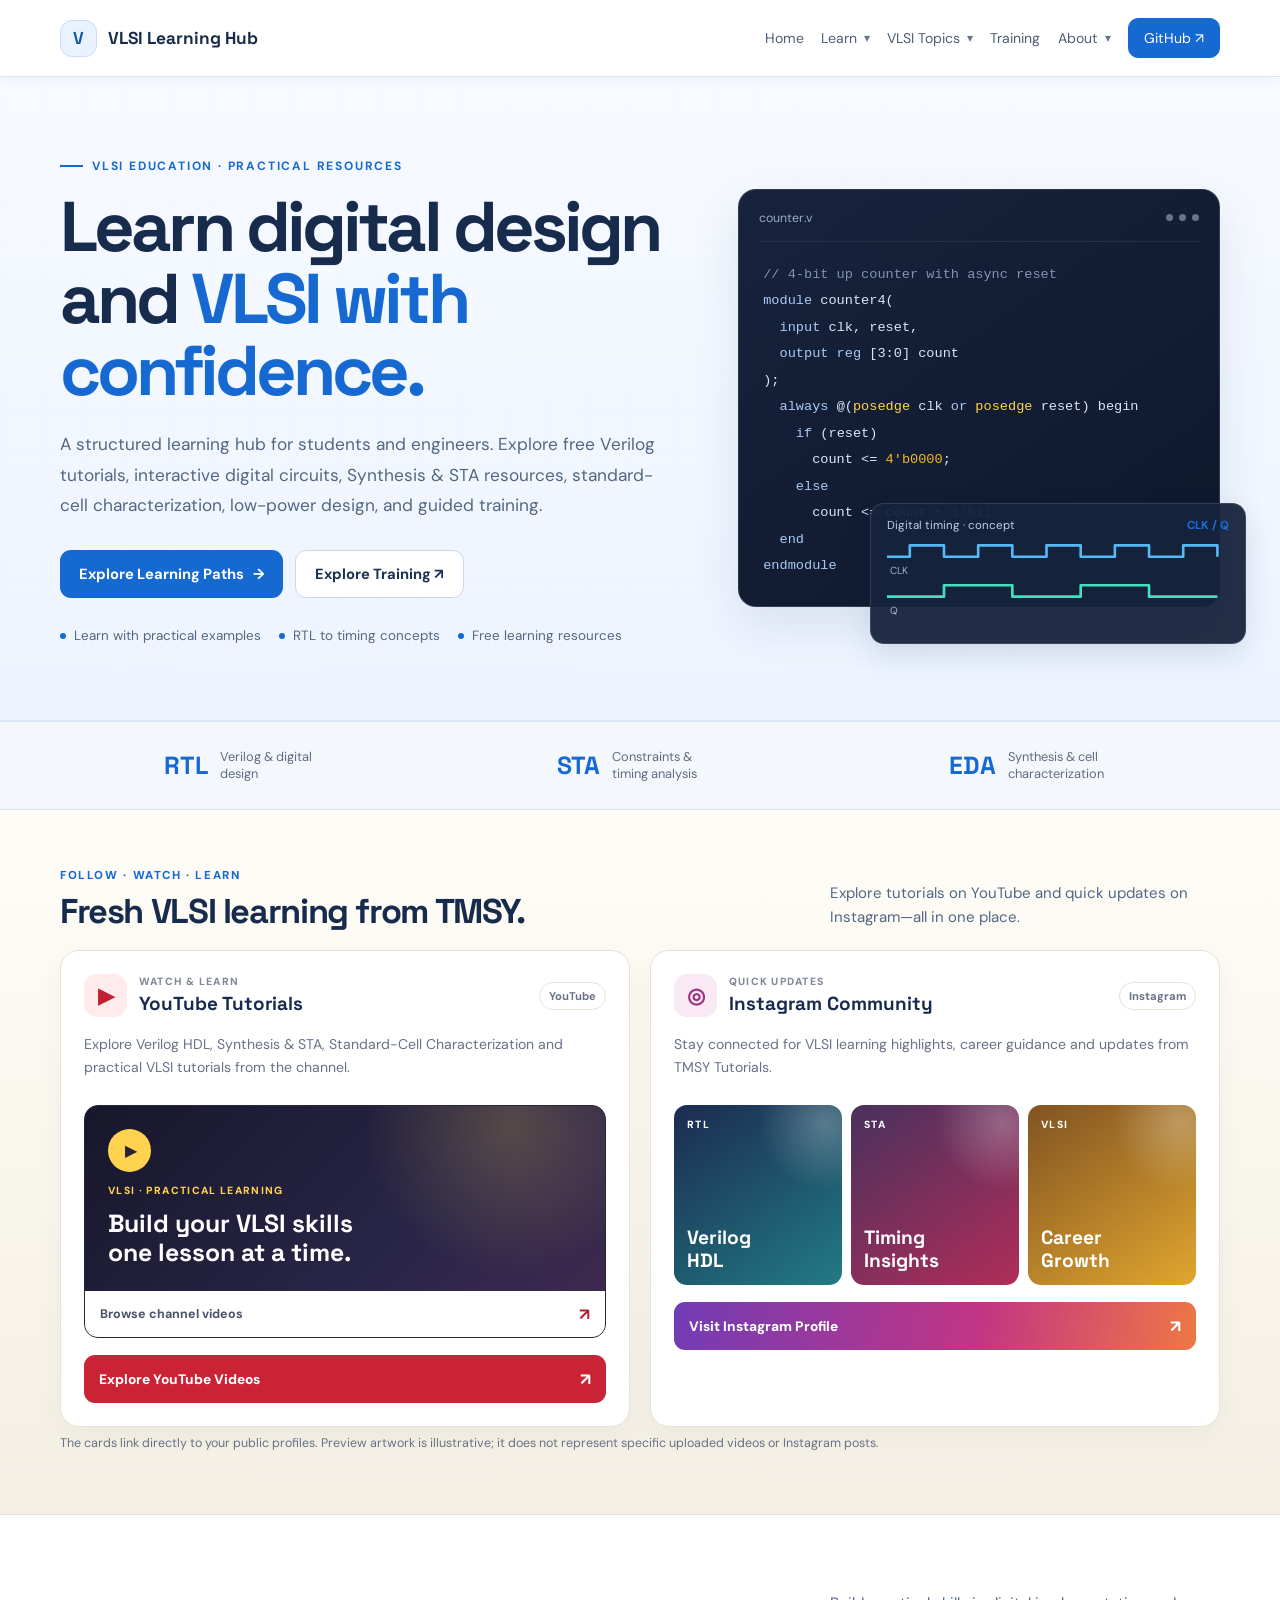
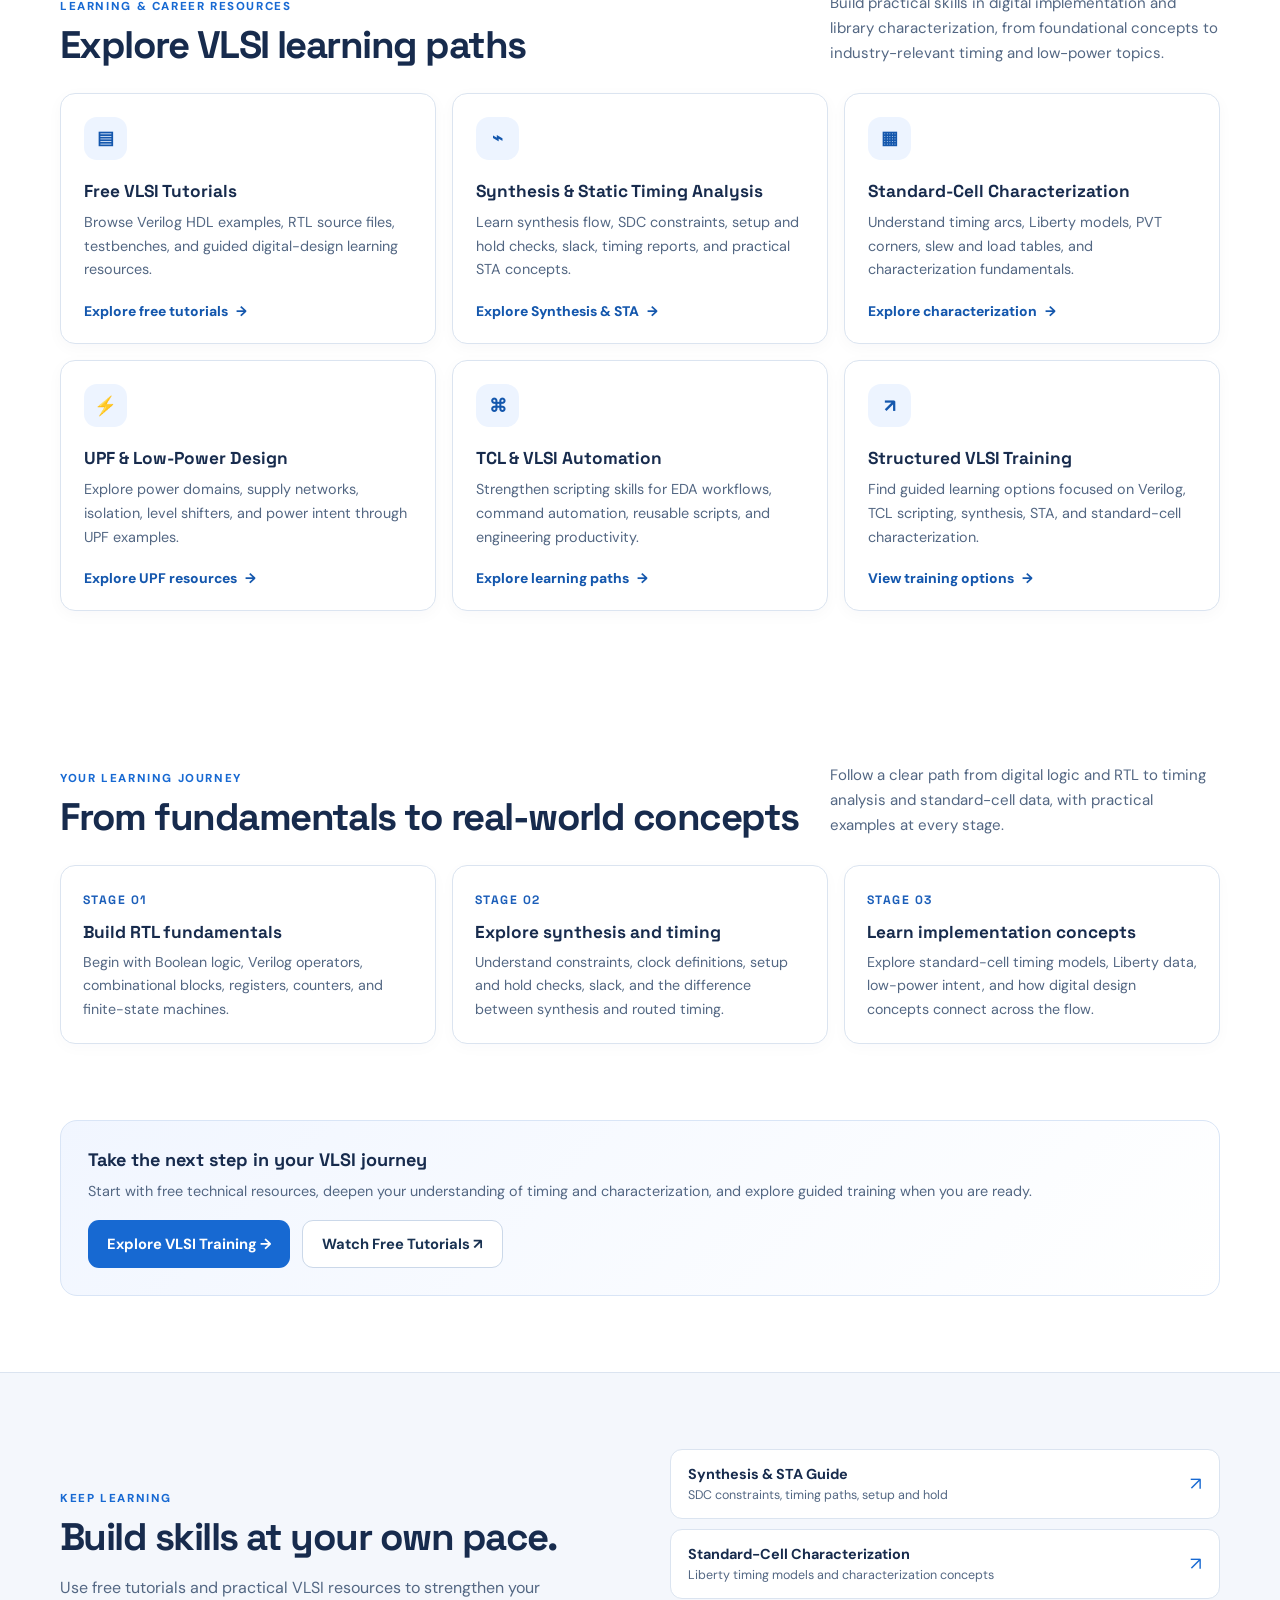
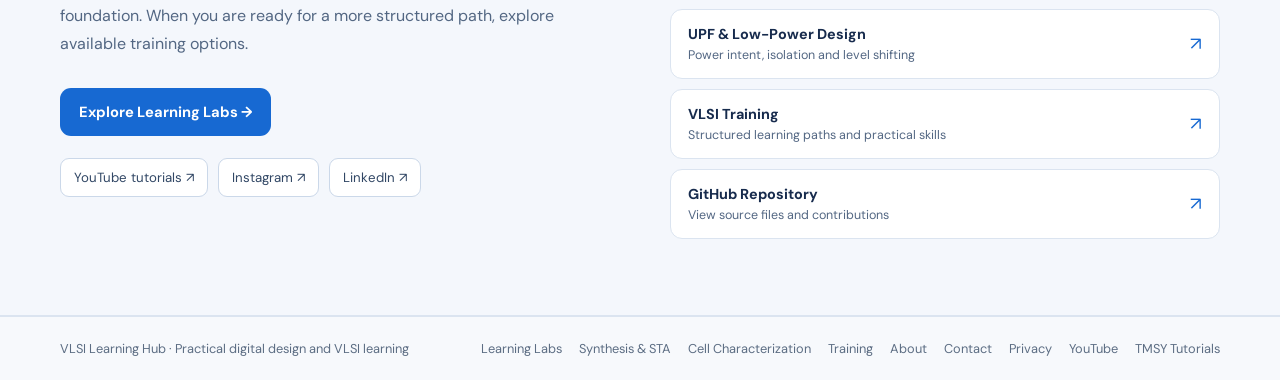
==== docs/index.html @ 1b020de7 "Redesign homepage social section as combined YouTube and Instagram hub" ====
<!DOCTYPE html>
<html lang="en">
<head>
<meta charset="UTF-8"><meta name="viewport" content="width=device-width, initial-scale=1">
<title>VLSI Learning Hub | Learn Digital Design & RTL</title>
<meta name="description" content="Explore practical Verilog HDL examples, digital circuit simulations, sequential logic, processor blocks and VLSI learning resources.">
<meta name="robots" content="index,follow">
<link rel="canonical" href="https://t-maharshi-sanand-yadav.github.io/VLSI-Learning-Hub/">
<meta property="og:title" content="VLSI Learning Hub | Digital Design & VLSI Learning">
<meta property="og:description" content="Practical Verilog examples, interactive digital design labs, Synthesis & STA, and standard-cell characterization learning resources.">
<meta property="og:type" content="website">
<meta property="og:url" content="https://t-maharshi-sanand-yadav.github.io/VLSI-Learning-Hub/">
<meta name="theme-color" content="#0b1020">
<link rel="preconnect" href="https://fonts.googleapis.com"><link rel="preconnect" href="https://fonts.gstatic.com" crossorigin>
<link href="https://fonts.googleapis.com/css2?family=DM+Sans:wght@400;500;600;700&family=Space+Grotesk:wght@500;600;700&display=swap" rel="stylesheet">
<style>
:root{--ink:#10182b;--muted:#62708a;--navy:#0b1020;--navy2:#111b32;--teal:#43e0c0;--line:#e4eaf2;--paper:#f5f8fc;--white:#fff}*{box-sizing:border-box}html{scroll-behavior:smooth}body{margin:0;background:var(--paper);color:var(--ink);font-family:"DM Sans",Arial,sans-serif}a{color:inherit;text-decoration:none}.wrap{width:min(1160px,calc(100% - 40px));margin:auto}.topbar{position:sticky;top:0;z-index:10;background:rgba(11,16,32,.94);backdrop-filter:blur(14px);border-bottom:1px solid #ffffff16}.nav{min-height:70px;display:flex;align-items:center;justify-content:space-between;gap:22px;color:#fff}.brand{display:flex;align-items:center;gap:11px;font:700 1.08rem "Space Grotesk",sans-serif;white-space:nowrap}.brand-mark{display:grid;place-items:center;width:37px;height:37px;border-radius:12px;background:var(--teal);color:#071b24;font-weight:700}.navlinks{display:flex;align-items:center;gap:24px;color:#c3cde0;font-size:.9rem}.navlinks a:hover{color:var(--teal)}.navlinks .nav-cta{padding:10px 15px;border-radius:10px;background:#ffffff12;color:#fff;border:1px solid #ffffff22}.hero{position:relative;overflow:hidden;background:radial-gradient(ellipse at 80% 15%,#204d6070,transparent 36%),radial-gradient(ellipse at 10% 90%,#124a4b50,transparent 38%),var(--navy);color:#fff;padding:86px 0 82px}.hero:after{content:"";position:absolute;inset:0;pointer-events:none;opacity:.16;background-image:linear-gradient(#9db5d61b 1px,transparent 1px),linear-gradient(90deg,#9db5d61b 1px,transparent 1px);background-size:42px 42px;mask-image:linear-gradient(90deg,black,transparent)}.hero-grid{position:relative;z-index:1;display:grid;grid-template-columns:1.12fr .88fr;align-items:center;gap:65px}.eyebrow{display:inline-flex;align-items:center;gap:9px;margin:0 0 18px;color:var(--teal);font-size:.75rem;font-weight:700;letter-spacing:.15em;text-transform:uppercase}.eyebrow:before{content:"";width:23px;height:2px;background:var(--teal)}h1,h2,h3{font-family:"Space Grotesk",sans-serif}h1{max-width:690px;margin:0;font-size:clamp(2.8rem,5.5vw,4.8rem);line-height:1.02;letter-spacing:-.055em}h1 span{color:var(--teal)}.hero-copy>p:not(.eyebrow){max-width:630px;margin:22px 0 0;color:#bac6da;font-size:1.08rem;line-height:1.75}.actions{display:flex;gap:12px;flex-wrap:wrap;margin-top:30px}.btn{display:inline-flex;align-items:center;justify-content:center;gap:9px;min-height:48px;padding:0 19px;border-radius:11px;font-size:.92rem;font-weight:700;transition:transform .18s,background .18s,border .18s}.btn:hover{transform:translateY(-2px)}.btn-main{background:var(--teal);color:#082126}.btn-main:hover{background:#6af0d4}.btn-outline{border:1px solid #ffffff35;color:#fff;background:#ffffff08}.btn-outline:hover{border-color:var(--teal)}.hero-foot{display:flex;flex-wrap:wrap;gap:18px;margin-top:29px;color:#aebbd0;font-size:.84rem}.hero-foot span{display:flex;align-items:center;gap:8px}.dot{width:6px;height:6px;border-radius:50%;background:var(--teal)}.visual{position:relative;min-width:0}.code-card{position:relative;padding:20px;border:1px solid #ffffff20;border-radius:18px;background:linear-gradient(145deg,#17233d,#0e172b);box-shadow:0 28px 80px #0006;transform:rotate(1deg)}.code-top{display:flex;align-items:center;justify-content:space-between;padding-bottom:15px;border-bottom:1px solid #ffffff12;color:#9babc5;font-size:.77rem}.lights{display:flex;gap:6px}.lights i{width:7px;height:7px;border-radius:50%;background:#66758e}.code-body{padding:20px 4px 6px;font: .85rem/1.95 ui-monospace,SFMono-Regular,Consolas,monospace;color:#d9e6f8;white-space:pre}.kw{color:#65c7f3}.fn{color:#65e5c5}.num{color:#f5c779}.comment{color:#8293ad}.wave-card{position:absolute;right:-26px;bottom:-37px;width:78%;padding:14px 16px;border:1px solid #ffffff20;border-radius:14px;background:#17233df2;box-shadow:0 16px 38px #0005}.wave-title{display:flex;justify-content:space-between;color:#c2cee1;font-size:.72rem;margin-bottom:9px}.wave-title b{color:var(--teal)}.wave-card svg{display:block;width:100%;height:auto}.section{padding:76px 0}.section-head{display:flex;justify-content:space-between;align-items:end;gap:25px;margin-bottom:27px}.kicker{margin:0 0 9px;color:#078c7b;font-size:.72rem;font-weight:800;letter-spacing:.14em;text-transform:uppercase}.section-head h2,.split h2{margin:0;font-size:clamp(1.8rem,3vw,2.65rem);letter-spacing:-.04em;line-height:1.12}.section-head>p{max-width:390px;margin:0;color:var(--muted);line-height:1.65;font-size:.94rem}.feature-grid{display:grid;grid-template-columns:repeat(3,minmax(0,1fr));gap:16px}.feature{display:flex;flex-direction:column;min-height:220px;padding:23px;border:1px solid var(--line);border-radius:15px;background:#fff;box-shadow:0 5px 18px #172c4c08;transition:transform .2s,border .2s,box-shadow .2s}.feature:hover{transform:translateY(-4px);border-color:#9ddbd1;box-shadow:0 16px 35px #172c4c10}.feature-icon{display:grid;place-items:center;width:43px;height:43px;margin-bottom:20px;border-radius:13px;background:#e7f8f4;color:#087f72;font-size:1.15rem;font-weight:800}.feature h3{margin:0 0 9px;font-size:1.08rem}.feature p{margin:0 0 20px;color:var(--muted);font-size:.9rem;line-height:1.65}.feature a{margin-top:auto;color:#087f72;font-size:.87rem;font-weight:800}.feature a span{margin-left:5px}.stats-band{padding:26px 0;background:#eaf1f8;border-top:1px solid #e2e9f2;border-bottom:1px solid #e2e9f2}.stats{display:grid;grid-template-columns:repeat(3,1fr);gap:20px}.stat{display:flex;align-items:center;justify-content:center;gap:12px;text-align:left}.stat strong{font:700 1.55rem "Space Grotesk",sans-serif;color:#0d766d}.stat span{max-width:110px;color:#5f6d82;font-size:.8rem;line-height:1.35}.split-section{background:#101a30;color:#fff}.split{display:grid;grid-template-columns:1fr 1fr;gap:60px;align-items:center}.split p:not(.kicker){color:#b6c3d8;line-height:1.75}.split .kicker{color:var(--teal)}.resource-list{display:grid;gap:10px}.resource{display:flex;align-items:center;justify-content:space-between;gap:15px;padding:15px 17px;border:1px solid #ffffff1b;border-radius:12px;background:#ffffff08}.resource:hover{border-color:#43e0c080;background:#ffffff0e}.resource strong{display:block;font-size:.9rem}.resource small{display:block;margin-top:4px;color:#a9b7cd;font-size:.78rem}.resource .arrow{color:var(--teal);font-size:1.15rem}.social{display:flex;flex-wrap:wrap;gap:10px;margin-top:22px}.social a{padding:10px 13px;border:1px solid #ffffff20;border-radius:9px;color:#d6e0f0;font-size:.83rem}.social a:hover{border-color:var(--teal);color:var(--teal)}footer{padding:23px 0;background:#080d19;color:#aab6ca;font-size:.8rem}.foot{display:flex;justify-content:space-between;align-items:center;gap:15px;flex-wrap:wrap}.foot-links{display:flex;gap:17px;flex-wrap:wrap}.foot a:hover{color:var(--teal)}@media(max-width:850px){.hero-grid{grid-template-columns:1fr;gap:52px}.visual{max-width:570px;width:90%;margin:0 auto}.feature-grid{grid-template-columns:repeat(2,minmax(0,1fr))}.split{gap:32px}}@media(max-width:600px){.wrap{width:min(100% - 28px,1160px)}.nav{padding:12px 0;align-items:flex-start;flex-direction:column;gap:12px}.navlinks{width:100%;gap:8px;overflow-x:auto;padding-bottom:2px;white-space:nowrap}.navlinks a{font-size:.8rem}.navlinks .nav-cta{padding:7px 10px}.hero{padding:63px 0 75px}.hero-grid{gap:42px}h1{font-size:clamp(2.55rem,12vw,3.55rem)}.hero-copy>p:not(.eyebrow){font-size:.98rem}.visual{width:95%}.code-card{padding:15px}.code-body{font-size:.7rem}.wave-card{right:-9px;bottom:-31px;width:83%}.section{padding:56px 0}.section-head{display:block}.section-head>p{margin-top:12px}.feature-grid{grid-template-columns:1fr}.feature{min-height:0}.feature-icon{margin-bottom:14px}.stats{gap:7px}.stat{flex-direction:column;gap:3px;text-align:center}.stat strong{font-size:1.35rem}.stat span{font-size:.7rem}.split{grid-template-columns:1fr;gap:26px}.foot{align-items:flex-start;flex-direction:column}}
@media(prefers-reduced-motion:reduce){html{scroll-behavior:auto}*,*:before,*:after{transition:none!important}}

.roadmap{display:grid;grid-template-columns:repeat(3,1fr);gap:16px}.roadstep{padding:22px;border-radius:15px;background:#fff;border:1px solid var(--line)}.roadstep .stepno{font:700 .76rem "Space Grotesk",sans-serif;color:#087f72;letter-spacing:.12em}.roadstep h3{margin:12px 0 8px;font-size:1.08rem}.roadstep p{margin:0;color:var(--muted);font-size:.89rem;line-height:1.65}.project-grid{display:grid;grid-template-columns:repeat(2,minmax(0,1fr));gap:15px}.project{padding:21px;border:1px solid var(--line);border-radius:14px;background:#fff}.project-tag{display:inline-block;padding:5px 8px;border-radius:7px;background:#e7f8f4;color:#087f72;font-size:.7rem;font-weight:800;letter-spacing:.06em;text-transform:uppercase}.project h3{margin:13px 0 7px;font-size:1.05rem}.project p{margin:0;color:var(--muted);font-size:.88rem;line-height:1.65}.project a{display:inline-block;margin-top:13px;color:#087f72;font-size:.84rem;font-weight:800}.note{padding:16px 18px;border-left:3px solid #0c9b87;border-radius:0 10px 10px 0;background:#eaf6f4;color:#42566b;font-size:.83rem;line-height:1.65}.dark-panel{padding:27px;border-radius:17px;background:linear-gradient(135deg,#e9f8f5,#edf3fb);border:1px solid #dcece9}.dark-panel h3{margin:0 0 8px;font-size:1.13rem}.dark-panel p{margin:0;color:var(--muted);font-size:.9rem;line-height:1.7}.dark-panel .actions{margin-top:16px}
@media(max-width:850px){.roadmap{grid-template-columns:1fr}.project-grid{grid-template-columns:1fr}}

/* Warm gold + midnight + slate theme */
:root{--ink:#20243a;--muted:#687187;--navy:#17172b;--navy2:#24223e;--teal:#ffd34f;--line:#e8e3d7;--paper:#fbf8f0;--white:#fff;--gold:#f4b927;--gold-deep:#9b6500;--blue:#a9c9f5}
.topbar{background:rgba(23,23,43,.96)}
.brand-mark{background:#ffd34f;color:#29213a}
.navlinks a:hover,.foot a:hover{color:#ffd34f}
.hero{background:radial-gradient(ellipse at 80% 15%,#4b437b75,transparent 38%),radial-gradient(ellipse at 10% 90%,#8d652c35,transparent 38%),#17172b}
.eyebrow,.eyebrow:before,.hero h1 span,.dot,.wave-title b{color:#ffd34f}
.eyebrow:before,.dot{background:#ffd34f}
.btn-main{background:#ffd34f;color:#29213a}
.btn-main:hover{background:#ffe17a}
.btn-outline:hover{border-color:#ffd34f}
.kw{color:#a9c9f5}.fn{color:#ffd34f}.num{color:#f4b927}
.kicker,.split .kicker{color:#9b6500}
.feature:hover{border-color:#e7c45d}
.feature-icon{background:#fff1bd;color:#765000}
.feature a,.project a{color:#946000}
.stats-band{background:#f4edda;border-color:#e8dfc8}
.stat strong{color:#946000}
.split-section{background:#24223e}
.resource:hover{border-color:#ffd34f80}
.resource .arrow{color:#ffd34f}
.social a:hover{border-color:#ffd34f;color:#ffd34f}
.project-tag{background:#fff1bd;color:#765000}
.note{border-left-color:#d6a51c;background:#fff5d8;color:#5c5136}
.dark-panel{background:linear-gradient(135deg,#fff1bd,#f5eee0);border-color:#ead99e}
.dark-panel .btn-main{background:#ffd34f;color:#29213a}
.dark-panel .btn-main:hover{background:#ffe17a}
.dark-panel .btn-outline:hover{border-color:#c99b21}
@media(prefers-reduced-motion:reduce){*,*:before,*:after{transition:none!important}}

/* Academic white-layout redesign */
:root{--ink:#17233b;--muted:#5f6d82;--navy:#ffffff;--navy2:#f2f6fc;--teal:#1b6de0;--line:#dfe6f0;--paper:#ffffff;--white:#fff;--gold:#1b6de0;--gold-deep:#174ea6;--blue:#2463b8}
body{background:#fff;color:#17233b}
.topbar{background:rgba(255,255,255,.96);border-bottom:1px solid #e2e8f0;box-shadow:0 3px 14px #162c4b08}
.nav{color:#17233b}
.brand{color:#17233b}
.brand-mark{background:#e7efff;color:#174ea6;border:1px solid #cfddf6}
.navlinks{color:#4b5870}
.navlinks a:hover,.foot a:hover{color:#1b6de0}
.navlinks .nav-cta{background:#1b6de0;color:#fff;border-color:#1b6de0}
.hero{background:linear-gradient(180deg,#f7faff 0%,#eef4ff 100%);color:#17233b;padding:74px 0 76px;border-bottom:1px solid #e1eaf7}
.hero:after{opacity:.25;background-image:linear-gradient(#6f8fb91a 1px,transparent 1px),linear-gradient(90deg,#6f8fb91a 1px,transparent 1px);mask-image:linear-gradient(90deg,black,transparent)}
.eyebrow,.eyebrow:before,.hero h1 span,.dot,.wave-title b{color:#1b6de0}
.eyebrow:before,.dot{background:#1b6de0}
.hero-copy>p:not(.eyebrow){color:#53647e}
.btn-main{background:#1b6de0;color:#fff}
.btn-main:hover{background:#1558bd}
.btn-outline{border-color:#cbd7e8;color:#1a2a44;background:#fff}
.btn-outline:hover{border-color:#1b6de0;color:#174ea6}
.hero-foot{color:#5c6d85}
.code-card{transform:none;box-shadow:0 18px 48px #203c651c}
.wave-card{box-shadow:0 12px 30px #203c6520}
.stats-band{background:#fff;border-color:#e2e8f0}
.stat strong{color:#1b5eb9}
.kicker,.split .kicker{color:#1b6de0}
.feature,.roadstep,.project{box-shadow:0 4px 16px #172c4c06}
.feature:hover{border-color:#a8c6f6;box-shadow:0 14px 30px #172c4c0c}
.feature-icon{background:#edf4ff;color:#1b5eb9}
.feature a,.project a{color:#1b5eb9}
.roadstep .stepno{color:#1b5eb9}
.project-tag{background:#edf4ff;color:#174ea6}
.dark-panel{background:linear-gradient(135deg,#f1f6ff,#fff);border-color:#d9e5f6}
.dark-panel .btn-main{background:#1b6de0;color:#fff}
.dark-panel .btn-outline{color:#17233b;background:#fff;border-color:#cbd7e8}
.split-section{background:#f4f7fc;color:#17233b;border-top:1px solid #e3eaf4;border-bottom:1px solid #e3eaf4}
.split p:not(.kicker){color:#53647e}
.split .kicker{color:#1b6de0}
.resource{border-color:#dfe6f0;background:#fff}
.resource:hover{border-color:#9bbcf1;background:#f8fbff}
.resource strong{color:#17233b}
.resource small{color:#62718a}
.resource .arrow{color:#1b6de0}
.social a{border-color:#d4dfed;color:#31435e;background:#fff}
.social a:hover{border-color:#1b6de0;color:#1b6de0}
footer{background:#f7f9fc;color:#5e6b80;border-top:1px solid #e2e8f0}
@media(max-width:600px){.nav{align-items:stretch}.navlinks{padding-bottom:6px}.hero{padding:50px 0 64px}.hero-grid{gap:38px}}

/* Social media carousel */
.social-showcase{padding:44px 0 48px;background:linear-gradient(180deg,#fffdf8,#f5f0e5);border-bottom:1px solid #e8e3d7;overflow:hidden}
.social-showcase .section-head{margin-bottom:20px}
.social-showcase .section-head h2{font-size:clamp(1.55rem,2.7vw,2.15rem)}
.social-track-window{overflow:hidden;position:relative;mask-image:linear-gradient(90deg,transparent,#000 3%,#000 97%,transparent)}
.social-track{display:flex;width:max-content;gap:16px;animation:social-marquee 42s linear infinite;padding:5px 0 15px}
.social-track-window:hover .social-track,.social-track-window:focus-within .social-track{animation-play-state:paused}
.social-card{display:block;position:relative;flex:0 0 270px;min-height:205px;overflow:hidden;border-radius:17px;border:1px solid #ffffff70;color:#fff;box-shadow:0 9px 24px #20243a16;transition:transform .2s}
.social-card:hover{transform:translateY(-4px)}
.social-art{position:absolute;inset:0;display:flex;flex-direction:column;justify-content:space-between;padding:19px;background:radial-gradient(circle at 85% 15%,#ffffff25,transparent 35%),linear-gradient(135deg,#17172b,#37315b)}
.social-card.youtube .social-art{background:radial-gradient(circle at 85% 15%,#ffb2a933,transparent 34%),linear-gradient(135deg,#221b2c,#9f2637)}
.social-card.instagram .social-art{background:radial-gradient(circle at 15% 95%,#ffd34f60,transparent 36%),linear-gradient(135deg,#542b78,#d04467 58%,#f4a340)}
.social-brand{display:flex;align-items:center;gap:8px;font-size:.75rem;font-weight:800;letter-spacing:.08em;text-transform:uppercase}
.social-symbol{display:grid;place-items:center;width:36px;height:36px;border:1px solid #ffffff55;border-radius:11px;background:#ffffff18;font-size:1.15rem}
.social-card h3{position:relative;margin:17px 0 7px;font-size:1.25rem;line-height:1.15;max-width:230px}
.social-card p{position:relative;margin:0;color:#ffffffd9;font-size:.84rem;line-height:1.5;max-width:230px}
.social-card .social-open{position:relative;display:inline-flex;align-items:center;gap:7px;margin-top:16px;font-size:.8rem;font-weight:800}
.social-showcase .social-note{margin:7px 0 0;color:#687187;font-size:.78rem;line-height:1.5}
@keyframes social-marquee{from{transform:translateX(0)}to{transform:translateX(-50%)}}
@media(prefers-reduced-motion:reduce){.social-track{animation:none;flex-wrap:wrap;width:auto}.social-track-window{mask-image:none}.social-card{flex-basis:calc(33.333% - 12px)}}
@media(max-width:650px){.social-showcase{padding:35px 0}.social-card{flex-basis:235px;min-height:190px}.social-track{gap:12px;animation-duration:34s}}


/* Combined YouTube + Instagram hub */
.social-showcase{padding:58px 0 62px;background:linear-gradient(180deg,#fffdf8,#f4efe3);border-bottom:1px solid #e8e3d7}
.social-heading{margin-bottom:25px}
.social-hub-grid{display:grid;grid-template-columns:repeat(2,minmax(0,1fr));gap:20px}
.social-hub-card{min-width:0;padding:23px;border:1px solid #e8e3d7;border-radius:19px;background:#fff;box-shadow:0 9px 28px #20243a0a}
.hub-card-top{display:flex;align-items:center;gap:12px}
.hub-card-top>div{min-width:0;flex:1}
.hub-icon{display:grid;place-items:center;flex:0 0 43px;width:43px;height:43px;border-radius:13px;font-size:1.3rem;font-weight:800}
.youtube-hub .hub-icon{background:#ffebeb;color:#c21f32}
.instagram-hub .hub-icon{background:#f9e9f4;color:#a02d82}
.hub-eyebrow{display:block;margin-bottom:3px;color:#82889a;font-size:.65rem;font-weight:800;letter-spacing:.12em}
.hub-card-top h3{margin:0;font-size:1.18rem}
.hub-platform{padding:6px 9px;border:1px solid #e8e3d7;border-radius:99px;color:#687187;font-size:.7rem;font-weight:700}
.hub-description{min-height:54px;margin:16px 0 18px;color:#687187;font-size:.88rem;line-height:1.65}
.video-preview{overflow:hidden;border:1px solid #29243d;border-radius:14px;background:#17172b}
.video-preview-art{min-height:180px;display:flex;flex-direction:column;align-items:flex-start;justify-content:center;gap:12px;padding:23px;color:#fff;background:radial-gradient(circle at 82% 12%,#ffd34f36,transparent 32%),linear-gradient(135deg,#17172b,#292548 65%,#3e294f)}
.video-play{display:grid;place-items:center;width:43px;height:43px;border-radius:50%;background:#ffd34f;color:#29213a;padding-left:3px;font-size:1rem}
.video-label{color:#ffd34f;font-size:.65rem;font-weight:800;letter-spacing:.13em}
.video-preview-art strong{font:700 clamp(1.15rem,2.4vw,1.55rem)/1.18 "Space Grotesk",sans-serif}
.video-preview-footer{display:flex;justify-content:space-between;align-items:center;padding:12px 15px;background:#fff;color:#4b5368;font-size:.78rem;font-weight:700}
.video-preview-footer span:last-child{color:#b61f32;font-size:1.05rem}
.instagram-preview-grid{display:grid;grid-template-columns:repeat(3,minmax(0,1fr));gap:9px}
.insta-tile{min-height:180px;display:flex;flex-direction:column;justify-content:space-between;padding:13px;border-radius:13px;color:#fff;overflow:hidden;position:relative}
.insta-tile span{font-size:.65rem;font-weight:800;letter-spacing:.13em}
.insta-tile strong{font:700 clamp(.9rem,1.7vw,1.2rem)/1.2 "Space Grotesk",sans-serif}
.tile-one{background:radial-gradient(circle at 90% 10%,#ffffff42,transparent 30%),linear-gradient(145deg,#1c2b50,#217b84)}
.tile-two{background:radial-gradient(circle at 90% 10%,#ffffff42,transparent 30%),linear-gradient(145deg,#49315e,#b02d58)}
.tile-three{background:radial-gradient(circle at 90% 10%,#ffffff42,transparent 30%),linear-gradient(145deg,#815322,#e0a62f)}
.hub-button{display:flex;align-items:center;justify-content:space-between;gap:12px;margin-top:17px;padding:13px 15px;border-radius:11px;font-size:.86rem;font-weight:800;transition:transform .18s,filter .18s}
.hub-button:hover{transform:translateY(-2px);filter:brightness(1.04)}
.youtube-button{background:#c92335;color:#fff}
.instagram-button{background:linear-gradient(100deg,#713cb5,#c13584 58%,#ed7845);color:#fff}
.hub-button span{font-size:1.05rem}
.social-note{margin:15px 0 0;color:#7b8191;font-size:.75rem;line-height:1.5}
@media(max-width:760px){.social-showcase{padding:42px 0}.social-hub-grid{grid-template-columns:1fr}.hub-description{min-height:0}.video-preview-art{min-height:155px}.insta-tile{min-height:150px}}
@media(max-width:390px){.social-hub-card{padding:16px}.hub-platform{display:none}.instagram-preview-grid{gap:6px}.insta-tile{padding:10px;min-height:130px}}

</style>
<link rel="stylesheet" href="academic.css?v=20261021">
<style>
/* Navigation system: dropdowns, keyboard focus and compact mobile menu */
.topbar{z-index:100!important}.nav{position:relative;min-height:76px!important;gap:20px!important}.navlinks{display:flex;align-items:center;gap:clamp(10px,1.35vw,20px)!important;font-size:.88rem!important}.navlinks>a,.nav-drop{white-space:nowrap}.nav-group{position:relative;display:flex;align-items:center;height:76px}.nav-drop{display:inline-flex;align-items:center;gap:7px;padding:10px 0;border:0;background:transparent;color:inherit;font:inherit;cursor:pointer}.nav-drop span{font-size:.75rem;color:#64748b;transition:transform .18s}.nav-group.open .nav-drop span{transform:rotate(180deg)}.dropdown{position:absolute;top:calc(100% - 5px);left:-16px;min-width:245px;padding:8px;background:#fff;border:1px solid #dbe4f0;border-radius:13px;box-shadow:0 18px 40px #172b4d20;display:none;z-index:110}.dropdown-right{left:auto;right:-10px}.nav-group:hover .dropdown,.nav-group:focus-within .dropdown,.nav-group.open .dropdown{display:block}.dropdown a{display:block;padding:11px 12px;border-radius:8px;color:#172b4d!important;font-weight:700;font-size:.88rem}.dropdown a:hover,.dropdown a:focus{background:#edf4ff;color:#1457ad!important;outline:none}.dropdown small{display:block;margin-top:3px;color:#667792;font-size:.75rem;font-weight:400}.menu-toggle{display:none;border:1px solid #d5dfed;background:#fff;border-radius:9px;width:42px;height:40px;align-items:center;justify-content:center;flex-direction:column;gap:5px;cursor:pointer}.menu-toggle span{display:block;width:18px;height:2px;background:#193252;border-radius:3px}
@media(max-width:980px){.nav{flex-wrap:wrap;padding:12px 0}.menu-toggle{display:flex;margin-left:auto}.navlinks{display:none!important;flex-basis:100%;width:100%;align-items:stretch!important;flex-direction:column;gap:2px!important;padding:8px 0 12px!important;border-top:1px solid #e5ebf4}.navlinks.menu-open{display:flex!important}.navlinks>a,.nav-drop{display:flex;width:100%;padding:12px!important;text-align:left;justify-content:space-between;border-radius:8px}.navlinks>a:hover,.nav-drop:hover{background:#f1f6ff}.nav-group{height:auto;display:block}.nav-group .dropdown,.nav-group .dropdown-right{position:static;min-width:0;box-shadow:none;border:0;border-radius:8px;background:#f5f8fd;margin:0 0 5px 8px;padding:5px}.nav-group:hover .dropdown{display:none}.nav-group.open .dropdown,.nav-group:focus-within .dropdown{display:block}.navlinks .nav-cta{justify-content:center;margin-top:5px}.nav-home{display:block}}
@media(min-width:981px){.navlinks{display:flex!important}.nav-group.open .dropdown{display:block}}
</style>
</head>
<body>
<header class="topbar"><nav class="nav wrap" aria-label="Main navigation">
<a class="brand" href="./" aria-label="VLSI Learning Hub home"><span class="brand-mark">V</span><span>VLSI Learning Hub</span></a>
<button class="menu-toggle" type="button" aria-expanded="false" aria-controls="primary-menu" aria-label="Open navigation menu"><span></span><span></span><span></span></button>
<div class="navlinks" id="primary-menu">
<a class="nav-home" href="./">Home</a>
<div class="nav-group"><button class="nav-drop" type="button" aria-expanded="false">Learn <span aria-hidden="true">▾</span></button><div class="dropdown">
<a href="learn/">Learning Labs<small>Guided Verilog lessons</small></a><a href="simulations/?path=All">Interactive Simulations<small>Explore digital circuits</small></a><a href="browse.html">Browse Verilog Code<small>Find source examples</small></a>
</div></div>
<div class="nav-group"><button class="nav-drop" type="button" aria-expanded="false">VLSI Topics <span aria-hidden="true">▾</span></button><div class="dropdown">
<a href="learn/">Verilog HDL<small>RTL coding and design examples</small></a><a href="sta/">Synthesis &amp; STA<small>SDC, setup, hold and slack</small></a><a href="characterization/">Standard-Cell Characterization<small>Timing arcs and Liberty</small></a><a href="upf/">UPF &amp; Low Power<small>Power intent fundamentals</small></a>
</div></div>
<a href="training/">Training</a>
<div class="nav-group"><button class="nav-drop" type="button" aria-expanded="false">About <span aria-hidden="true">▾</span></button><div class="dropdown dropdown-right">
<a href="about/">About the Hub<small>Purpose and learning approach</small></a><a href="contact/">Contact<small>Questions and collaboration</small></a><a href="privacy/">Privacy Policy<small>Privacy and site information</small></a>
</div></div>
<a href="https://github.com/T-Maharshi-Sanand-Yadav/VLSI-Learning-Hub" target="_blank" rel="noopener noreferrer" class="nav-cta">GitHub ↗</a>
</div></nav></header>
<main>
<section class="hero"><div class="wrap hero-grid"><div class="hero-copy"><p class="eyebrow">VLSI EDUCATION · PRACTICAL RESOURCES</p><h1>Learn digital design and <span>VLSI with confidence.</span></h1><p>A structured learning hub for students and engineers. Explore free Verilog tutorials, interactive digital circuits, Synthesis &amp; STA resources, standard-cell characterization, low-power design, and guided training.</p><div class="actions"><a class="btn btn-main" href="#learn">Explore Learning Paths <span>→</span></a><a class="btn btn-outline" href="training/">Explore Training ↗</a></div><div class="hero-foot"><span><i class="dot"></i> Learn with practical examples</span><span><i class="dot"></i> RTL to timing concepts</span><span><i class="dot"></i> Free learning resources</span></div></div><div class="visual"><div class="code-card"><div class="code-top"><span>counter.v</span><span class="lights"><i></i><i></i><i></i></span></div><div class="code-body"><span class="comment">// 4-bit up counter with async reset</span>
<span class="kw">module</span> counter4(
  <span class="kw">input</span> clk, reset,
  <span class="kw">output reg</span> [3:0] count
);
  <span class="kw">always</span> @(<span class="fn">posedge</span> clk <span class="kw">or</span> <span class="fn">posedge</span> reset) begin
    <span class="kw">if</span> (reset)
      count &lt;= <span class="num">4'b0000</span>;
    <span class="kw">else</span>
      count &lt;= count + <span class="num">1'b1</span>;
  <span class="kw">end</span>
<span class="kw">endmodule</span></div></div><div class="wave-card"><div class="wave-title"><span>Digital timing · concept</span><b>CLK / Q</b></div><svg viewBox="0 0 300 76" role="img" aria-label="Illustrative clock and output waveforms"><path d="M0 13 H20 V3 H50 V13 H80 V3 H110 V13 H140 V3 H170 V13 H200 V3 H230 V13 H260 V3 H290 V13" fill="none" stroke="#56b9f5" stroke-width="2.3" stroke-linejoin="round"/><path d="M0 48 H50 V38 H110 V48 H170 V38 H230 V48 H290" fill="none" stroke="#43e0c0" stroke-width="2.3" stroke-linejoin="round"/><g fill="#9fb0c8" font-size="9"><text x="3" y="28">CLK</text><text x="3" y="63">Q</text></g></svg></div></div></div></section>
<section class="stats-band"><div class="wrap stats"><div class="stat"><strong>RTL</strong><span>Verilog &amp; digital design</span></div><div class="stat"><strong>STA</strong><span>Constraints &amp; timing analysis</span></div><div class="stat"><strong>EDA</strong><span>Synthesis &amp; cell characterization</span></div></div></section>
<section class="social-showcase" aria-labelledby="social-showcase-title">
  <div class="wrap">
    <div class="section-head social-heading">
      <div><p class="kicker">FOLLOW · WATCH · LEARN</p><h2 id="social-showcase-title">Fresh VLSI learning from TMSY.</h2></div>
      <p>Explore tutorials on YouTube and quick updates on Instagram—all in one place.</p>
    </div>

    <div class="social-hub-grid">
      <article class="social-hub-card youtube-hub">
        <div class="hub-card-top">
          <span class="hub-icon" aria-hidden="true">▶</span>
          <div><span class="hub-eyebrow">WATCH &amp; LEARN</span><h3>YouTube Tutorials</h3></div>
          <span class="hub-platform">YouTube</span>
        </div>
        <p class="hub-description">Explore Verilog HDL, Synthesis &amp; STA, Standard-Cell Characterization and practical VLSI tutorials from the channel.</p>
        <div class="video-preview">
          <div class="video-preview-art">
            <span class="video-play" aria-hidden="true">▶</span>
            <span class="video-label">VLSI · PRACTICAL LEARNING</span>
            <strong>Build your VLSI skills<br>one lesson at a time.</strong>
          </div>
          <div class="video-preview-footer"><span>Browse channel videos</span><span aria-hidden="true">↗</span></div>
        </div>
        <a class="hub-button youtube-button" href="https://www.youtube.com/@maharshisanandyadav/videos" target="_blank" rel="noopener noreferrer">Explore YouTube Videos <span aria-hidden="true">↗</span></a>
      </article>

      <article class="social-hub-card instagram-hub">
        <div class="hub-card-top">
          <span class="hub-icon" aria-hidden="true">◎</span>
          <div><span class="hub-eyebrow">QUICK UPDATES</span><h3>Instagram Community</h3></div>
          <span class="hub-platform">Instagram</span>
        </div>
        <p class="hub-description">Stay connected for VLSI learning highlights, career guidance and updates from TMSY Tutorials.</p>
        <div class="instagram-preview-grid" aria-label="Instagram profile preview">
          <div class="insta-tile tile-one"><span>RTL</span><strong>Verilog<br>HDL</strong></div>
          <div class="insta-tile tile-two"><span>STA</span><strong>Timing<br>Insights</strong></div>
          <div class="insta-tile tile-three"><span>VLSI</span><strong>Career<br>Growth</strong></div>
        </div>
        <a class="hub-button instagram-button" href="https://www.instagram.com/vlsi.tmsy.tutorials/" target="_blank" rel="noopener noreferrer">Visit Instagram Profile <span aria-hidden="true">↗</span></a>
      </article>
    </div>
    <p class="social-note">The cards link directly to your public profiles. Preview artwork is illustrative; it does not represent specific uploaded videos or Instagram posts.</p>
  </div>
</section>
<section class="section" id="learn"><div class="wrap"><div class="section-head"><div><p class="kicker">LEARNING &amp; CAREER RESOURCES</p><h2>Explore VLSI learning paths</h2></div><p>Build practical skills in digital implementation and library characterization, from foundational concepts to industry-relevant timing and low-power topics.</p></div><div class="feature-grid">
<article class="feature"><div class="feature-icon">▤</div><h3>Free VLSI Tutorials</h3><p>Browse Verilog HDL examples, RTL source files, testbenches, and guided digital-design learning resources.</p><a href="learn/">Explore free tutorials <span>→</span></a></article>
<article class="feature"><div class="feature-icon">⌁</div><h3>Synthesis &amp; Static Timing Analysis</h3><p>Learn synthesis flow, SDC constraints, setup and hold checks, slack, timing reports, and practical STA concepts.</p><a href="sta/">Explore Synthesis &amp; STA <span>→</span></a></article>
<article class="feature"><div class="feature-icon">▦</div><h3>Standard-Cell Characterization</h3><p>Understand timing arcs, Liberty models, PVT corners, slew and load tables, and characterization fundamentals.</p><a href="characterization/">Explore characterization <span>→</span></a></article>
<article class="feature"><div class="feature-icon">⚡</div><h3>UPF &amp; Low-Power Design</h3><p>Explore power domains, supply networks, isolation, level shifters, and power intent through UPF examples.</p><a href="upf/">Explore UPF resources <span>→</span></a></article>
<article class="feature"><div class="feature-icon">⌘</div><h3>TCL &amp; VLSI Automation</h3><p>Strengthen scripting skills for EDA workflows, command automation, reusable scripts, and engineering productivity.</p><a href="training/">Explore learning paths <span>→</span></a></article>
<article class="feature"><div class="feature-icon">↗</div><h3>Structured VLSI Training</h3><p>Find guided learning options focused on Verilog, TCL scripting, synthesis, STA, and standard-cell characterization.</p><a href="training/">View training options <span>→</span></a></article>
</div></div></section>

<section class="section"><div class="wrap"><div class="section-head"><div><p class="kicker">YOUR LEARNING JOURNEY</p><h2>From fundamentals to real-world concepts</h2></div><p>Follow a clear path from digital logic and RTL to timing analysis and standard-cell data, with practical examples at every stage.</p></div><div class="roadmap"><article class="roadstep"><span class="stepno">STAGE 01</span><h3>Build RTL fundamentals</h3><p>Begin with Boolean logic, Verilog operators, combinational blocks, registers, counters, and finite-state machines.</p></article><article class="roadstep"><span class="stepno">STAGE 02</span><h3>Explore synthesis and timing</h3><p>Understand constraints, clock definitions, setup and hold checks, slack, and the difference between synthesis and routed timing.</p></article><article class="roadstep"><span class="stepno">STAGE 03</span><h3>Learn implementation concepts</h3><p>Explore standard-cell timing models, Liberty data, low-power intent, and how digital design concepts connect across the flow.</p></article></div></div></section>
<section class="section" style="padding-top:0"><div class="wrap"><div class="dark-panel"><h3>Take the next step in your VLSI journey</h3><p>Start with free technical resources, deepen your understanding of timing and characterization, and explore guided training when you are ready.</p><div class="actions"><a class="btn btn-main" href="training/">Explore VLSI Training →</a><a class="btn btn-outline" style="background:#fff;color:#142139;border-color:#cbd8e5" href="https://www.youtube.com/@maharshisanandyadav" target="_blank" rel="noreferrer">Watch Free Tutorials ↗</a></div></div></div></section>
<section class="section split-section"><div class="wrap split"><div><p class="kicker">KEEP LEARNING</p><h2>Build skills at your own pace.</h2><p>Use free tutorials and practical VLSI resources to strengthen your foundation. When you are ready for a more structured path, explore available training options.</p><div class="actions"><a class="btn btn-main" href="learn/">Explore Learning Labs →</a></div><div class="social"><a href="https://www.youtube.com/@maharshisanandyadav" target="_blank" rel="noreferrer">YouTube tutorials ↗</a><a href="https://www.instagram.com/vlsi.tmsy.tutorials" target="_blank" rel="noreferrer">Instagram ↗</a><a href="https://www.linkedin.com/newsletters/verilog-codes-7361018890564366337" target="_blank" rel="noreferrer">LinkedIn ↗</a></div></div><div class="resource-list"><a class="resource" href="sta/"><span><strong>Synthesis &amp; STA Guide</strong><small>SDC constraints, timing paths, setup and hold</small></span><span class="arrow">↗</span></a><a class="resource" href="characterization/"><span><strong>Standard-Cell Characterization</strong><small>Liberty timing models and characterization concepts</small></span><span class="arrow">↗</span></a><a class="resource" href="upf/"><span><strong>UPF &amp; Low-Power Design</strong><small>Power intent, isolation and level shifting</small></span><span class="arrow">↗</span></a><a class="resource" href="training/"><span><strong>VLSI Training</strong><small>Structured learning paths and practical skills</small></span><span class="arrow">↗</span></a><a class="resource" href="https://github.com/T-Maharshi-Sanand-Yadav/VLSI-Learning-Hub" target="_blank" rel="noreferrer"><span><strong>GitHub Repository</strong><small>View source files and contributions</small></span><span class="arrow">↗</span></a></div></div></section>
</main><footer><div class="wrap foot"><span>VLSI Learning Hub · Practical digital design and VLSI learning</span><div class="foot-links"><a href="learn/">Learning Labs</a><a href="sta/">Synthesis &amp; STA</a><a href="characterization/">Cell Characterization</a><a href="training/">Training</a><a href="about/">About</a><a href="contact/">Contact</a><a href="privacy/">Privacy</a><a href="https://www.youtube.com/@maharshisanandyadav" target="_blank" rel="noreferrer">YouTube</a><a href="https://www.tmsytutorials.com" target="_blank" rel="noreferrer">TMSY Tutorials</a></div></div></footer><script src="app.js"></script>
<script>
(()=>{const nav=document.querySelector('.nav');if(!nav)return;const menu=document.getElementById('primary-menu');const toggle=nav.querySelector('.menu-toggle');const groups=[...nav.querySelectorAll('.nav-group')];toggle?.addEventListener('click',()=>{const open=menu.classList.toggle('menu-open');toggle.setAttribute('aria-expanded',String(open));toggle.setAttribute('aria-label',open?'Close navigation menu':'Open navigation menu')});groups.forEach(group=>{const button=group.querySelector('.nav-drop');button.addEventListener('click',()=>{const next=!group.classList.contains('open');groups.forEach(other=>{other.classList.remove('open');other.querySelector('.nav-drop').setAttribute('aria-expanded','false')});group.classList.toggle('open',next);button.setAttribute('aria-expanded',String(next))})});document.addEventListener('click',event=>{if(!nav.contains(event.target))groups.forEach(group=>{group.classList.remove('open');group.querySelector('.nav-drop').setAttribute('aria-expanded','false')})});document.addEventListener('keydown',event=>{if(event.key==='Escape'){groups.forEach(group=>{group.classList.remove('open');group.querySelector('.nav-drop').setAttribute('aria-expanded','false')});menu.classList.remove('menu-open');toggle?.setAttribute('aria-expanded','false')}})})();
</script>

</body></html>
---- docs/academic.css ----
/* VLSI Learning Hub — explicit academic white/blue homepage theme */
:root{color-scheme:light!important;--ink:#172b4d!important;--muted:#536783!important;--navy:#fff!important;--navy2:#f4f7fc!important;--teal:#1769d2!important;--line:#dbe4f0!important;--paper:#fff!important;--white:#fff!important}
html body{background:#fff!important;color:#172b4d!important}
body .topbar{background:#fff!important;border-bottom:1px solid #dbe4f0!important;box-shadow:0 3px 14px #172b4d0a!important}
body .nav,body .brand{color:#172b4d!important}
body .brand-mark{background:#eaf2ff!important;color:#1457ad!important;border:1px solid #cbdcf7!important}
body .navlinks{color:#4c5f7b!important}
body .navlinks a:hover,body .foot a:hover{color:#1769d2!important}
body .navlinks .nav-cta{background:#1769d2!important;color:#fff!important;border-color:#1769d2!important}
body .hero{background:linear-gradient(180deg,#f7faff 0%,#edf4ff 100%)!important;color:#172b4d!important;border-bottom:1px solid #dbe7f8!important}
body .hero:after{opacity:.18!important;background-image:linear-gradient(#6f8fb91a 1px,transparent 1px),linear-gradient(90deg,#6f8fb91a 1px,transparent 1px)!important}
body .eyebrow,body .hero h1 span,body .kicker{color:#1769d2!important}
body .eyebrow:before,body .dot{background:#1769d2!important}
body .hero-copy>p:not(.eyebrow),body .hero-foot{color:#536783!important}
body .btn-main{background:#1769d2!important;color:#fff!important}
body .btn-main:hover{background:#1057b5!important}
body .btn-outline{border-color:#cbd8e9!important;color:#193252!important;background:#fff!important}
body .btn-outline:hover{border-color:#1769d2!important;color:#1457ad!important}
body .code-card{transform:none!important;box-shadow:0 18px 48px #203c651c!important}
body .wave-card{box-shadow:0 12px 30px #203c6520!important}
body .stats-band{background:#f4f7fc!important;border-color:#dbe4f0!important}
body .stat strong{color:#1769d2!important}
body .feature{background:#fff!important;border-color:#dbe4f0!important;box-shadow:0 4px 16px #172c4c08!important}
body .feature:hover{border-color:#9dbff0!important;box-shadow:0 14px 30px #172c4c12!important}
body .feature-icon{background:#edf4ff!important;color:#1457ad!important}
body .feature a,body .project a{color:#1457ad!important}
body .split-section{background:#f4f7fc!important;color:#172b4d!important;border-top:1px solid #dbe4f0!important;border-bottom:1px solid #dbe4f0!important}
body .split p:not(.kicker){color:#536783!important}
body .split .kicker{color:#1769d2!important}
body .resource{background:#fff!important;border-color:#dbe4f0!important}
body .resource:hover{background:#f8fbff!important;border-color:#9dbff0!important}
body .resource strong{color:#172b4d!important}
body .resource small{color:#536783!important}
body .resource .arrow{color:#1769d2!important}
body .social a{background:#fff!important;border-color:#cbd8e9!important;color:#314765!important}
body .social a:hover{border-color:#1769d2!important;color:#1769d2!important}
body footer{background:#f7f9fc!important;color:#5c6d83!important;border-top:1px solid #dbe4f0!important}
body .foot-links a{color:inherit!important}
@media(max-width:600px){body .nav{align-items:stretch!important}body .navlinks{padding-bottom:6px!important}body .hero{padding:50px 0 64px!important}}
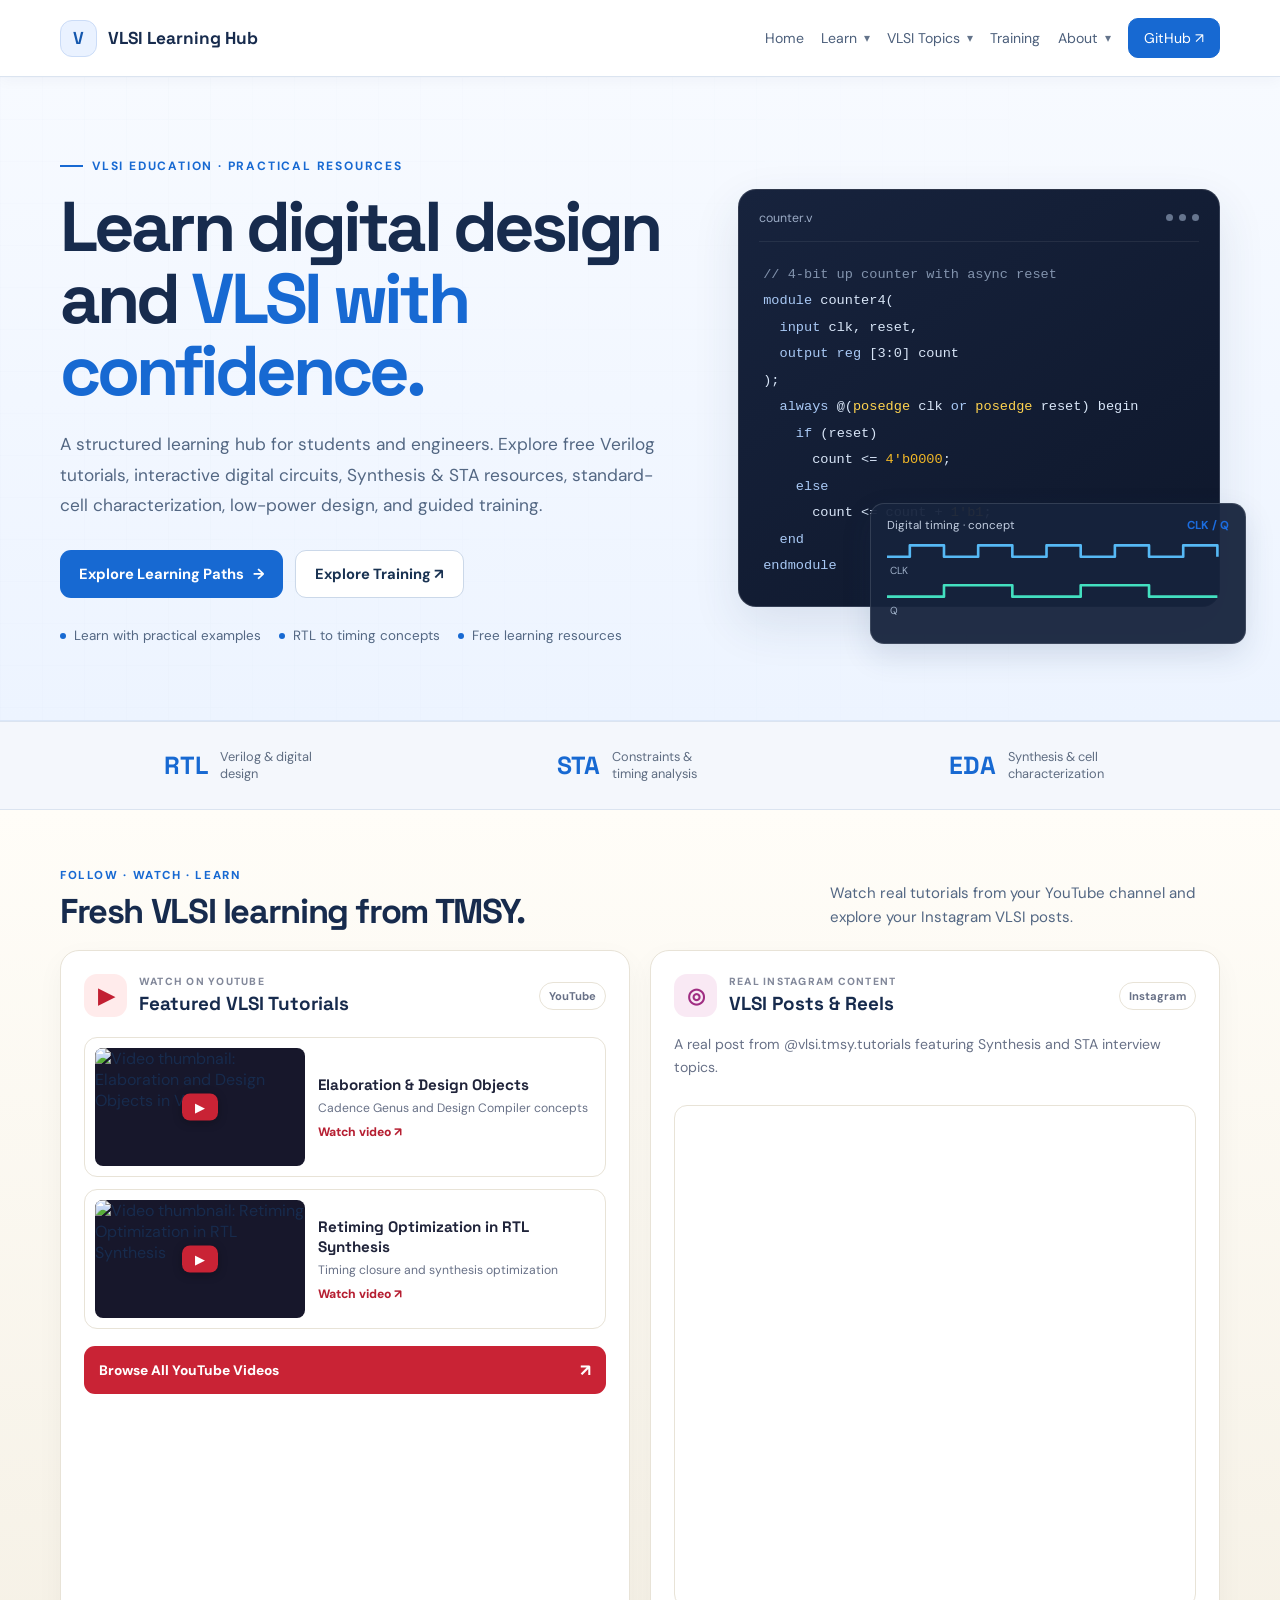
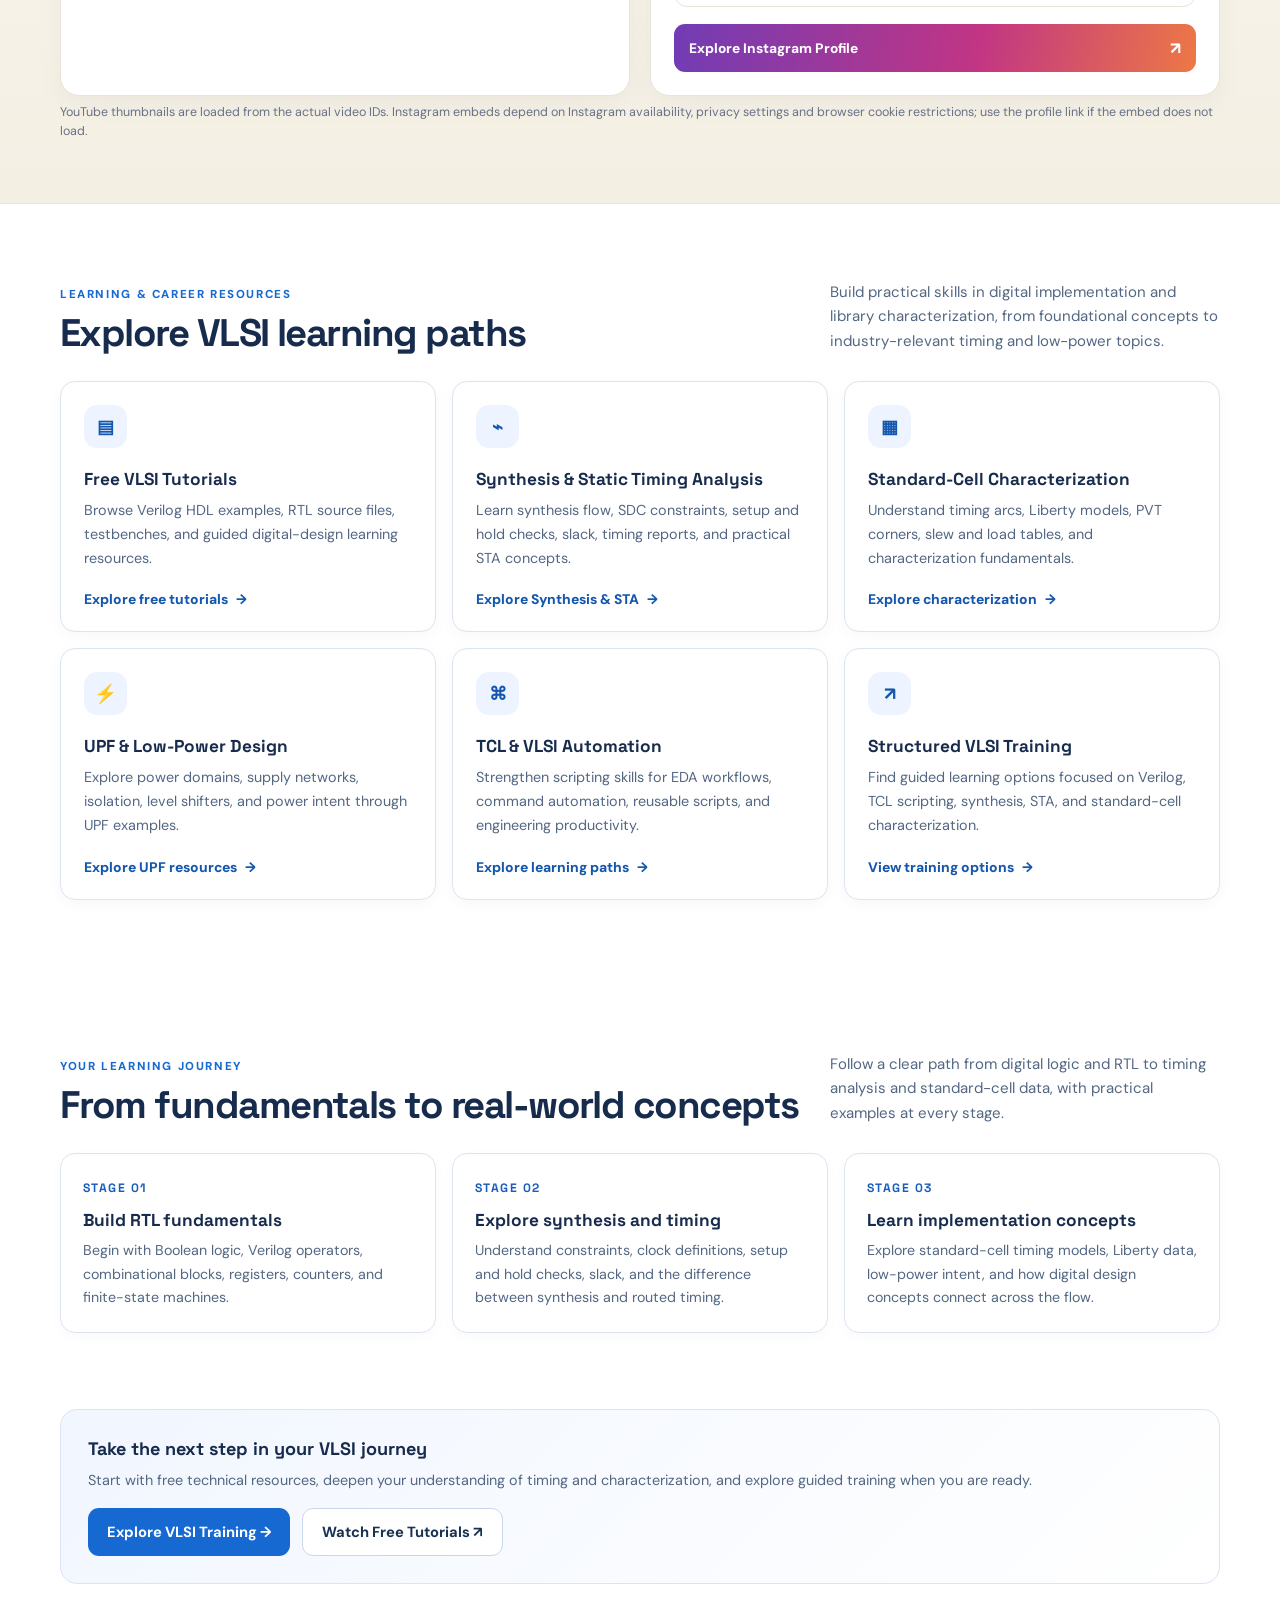
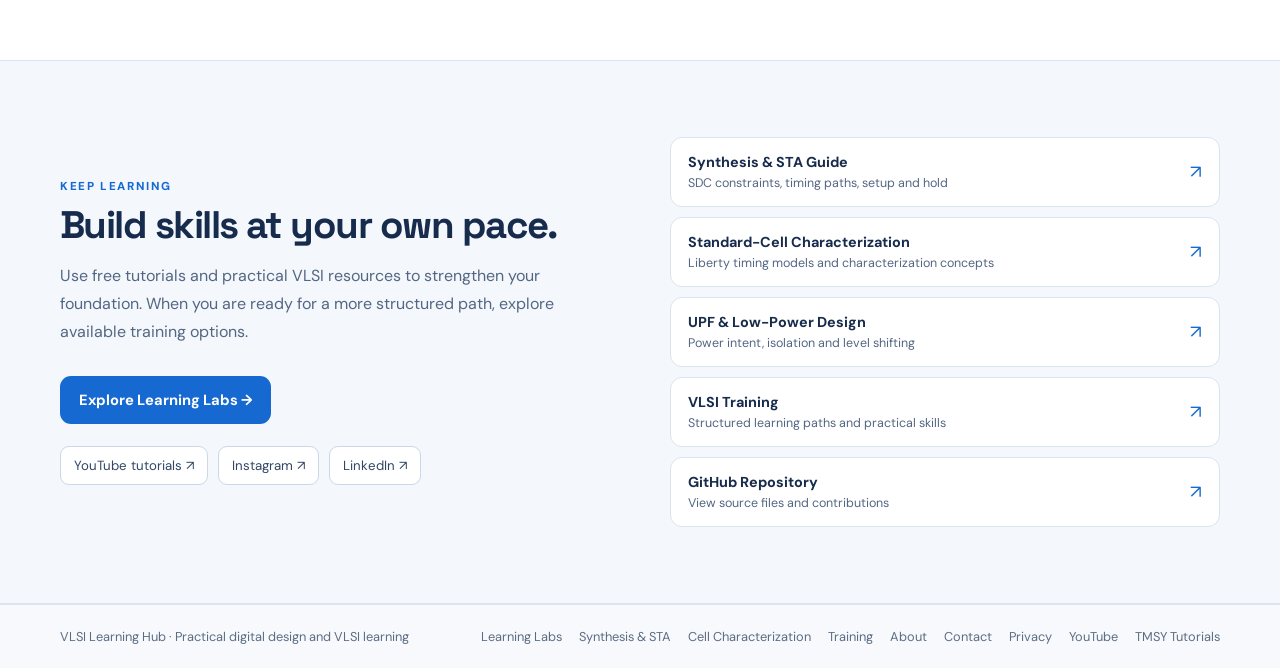
==== commit b500c58c: "Use real YouTube thumbnails and an Instagram post embed on homepage" ====
--- a/docs/index.html
+++ b/docs/index.html
@@ -157,6 +157,24 @@
 @media(max-width:760px){.social-showcase{padding:42px 0}.social-hub-grid{grid-template-columns:1fr}.hub-description{min-height:0}.video-preview-art{min-height:155px}.insta-tile{min-height:150px}}
 @media(max-width:390px){.social-hub-card{padding:16px}.hub-platform{display:none}.instagram-preview-grid{gap:6px}.insta-tile{padding:10px;min-height:130px}}
 
+
+/* Real YouTube thumbnails and Instagram post embed */
+.real-content-grid{display:grid;grid-template-columns:repeat(2,minmax(0,1fr));gap:20px}
+.real-video-list{display:grid;gap:12px;margin-top:20px}
+.real-video{display:grid;grid-template-columns:minmax(120px,42%) minmax(0,1fr);gap:13px;align-items:center;padding:10px;border:1px solid #e8e3d7;border-radius:13px;background:#fff;transition:border-color .2s,transform .2s}
+.real-video:hover{border-color:#d9b94b;transform:translateY(-2px)}
+.real-video-thumb{position:relative;display:block;overflow:hidden;aspect-ratio:16/9;border-radius:8px;background:#17172b}
+.real-video-thumb img{display:block;width:100%;height:100%;object-fit:cover}
+.thumb-play{position:absolute;left:50%;top:50%;display:grid;place-items:center;width:36px;height:27px;transform:translate(-50%,-50%);border-radius:8px;background:#c92335;color:#fff;font-size:.8rem;box-shadow:0 2px 10px #0004}
+.real-video-copy{min-width:0;display:flex;flex-direction:column;gap:6px}
+.real-video-copy strong{font:700 .95rem/1.3 "Space Grotesk",sans-serif;color:#20243a}
+.real-video-copy small{font-size:.76rem;line-height:1.45;color:#687187}
+.watch-link{font-size:.76rem;font-weight:800;color:#b61f32}
+.instagram-embed-wrap{margin-top:16px;display:flex;justify-content:center;overflow:hidden;border:1px solid #e8e3d7;border-radius:13px;background:#fff;min-height:360px}
+.instagram-embed-wrap iframe{display:block;width:100%;max-width:420px;height:500px;border:0;background:#fff}
+@media(max-width:760px){.real-content-grid{grid-template-columns:1fr}.instagram-embed-wrap iframe{max-width:100%}}
+@media(max-width:410px){.real-video{grid-template-columns:1fr}.real-video-thumb{aspect-ratio:16/9}.instagram-embed-wrap{min-height:300px}.instagram-embed-wrap iframe{height:420px}}
+
 </style>
 <link rel="stylesheet" href="academic.css?v=20261021">
 <style>
@@ -202,44 +220,43 @@
   <div class="wrap">
     <div class="section-head social-heading">
       <div><p class="kicker">FOLLOW · WATCH · LEARN</p><h2 id="social-showcase-title">Fresh VLSI learning from TMSY.</h2></div>
-      <p>Explore tutorials on YouTube and quick updates on Instagram—all in one place.</p>
+      <p>Watch real tutorials from your YouTube channel and explore your Instagram VLSI posts.</p>
     </div>
 
-    <div class="social-hub-grid">
+    <div class="real-content-grid">
       <article class="social-hub-card youtube-hub">
         <div class="hub-card-top">
           <span class="hub-icon" aria-hidden="true">▶</span>
-          <div><span class="hub-eyebrow">WATCH &amp; LEARN</span><h3>YouTube Tutorials</h3></div>
+          <div><span class="hub-eyebrow">WATCH ON YOUTUBE</span><h3>Featured VLSI Tutorials</h3></div>
           <span class="hub-platform">YouTube</span>
         </div>
-        <p class="hub-description">Explore Verilog HDL, Synthesis &amp; STA, Standard-Cell Characterization and practical VLSI tutorials from the channel.</p>
-        <div class="video-preview">
-          <div class="video-preview-art">
-            <span class="video-play" aria-hidden="true">▶</span>
-            <span class="video-label">VLSI · PRACTICAL LEARNING</span>
-            <strong>Build your VLSI skills<br>one lesson at a time.</strong>
-          </div>
-          <div class="video-preview-footer"><span>Browse channel videos</span><span aria-hidden="true">↗</span></div>
-        </div>
-        <a class="hub-button youtube-button" href="https://www.youtube.com/@maharshisanandyadav/videos" target="_blank" rel="noopener noreferrer">Explore YouTube Videos <span aria-hidden="true">↗</span></a>
+        <div class="real-video-list">
+          <a class="real-video" href="https://www.youtube.com/watch?v=UK_u0TtK92k" target="_blank" rel="noopener noreferrer">
+            <span class="real-video-thumb"><img src="https://i.ytimg.com/vi/UK_u0TtK92k/hqdefault.jpg" alt="Video thumbnail: Elaboration and Design Objects in VLSI" loading="lazy"><span class="thumb-play" aria-hidden="true">▶</span></span>
+            <span class="real-video-copy"><strong>Elaboration &amp; Design Objects</strong><small>Cadence Genus and Design Compiler concepts</small><span class="watch-link">Watch video ↗</span></span>
+          </a>
+          <a class="real-video" href="https://www.youtube.com/watch?v=K1kQ5LNH2PA" target="_blank" rel="noopener noreferrer">
+            <span class="real-video-thumb"><img src="https://i.ytimg.com/vi/K1kQ5LNH2PA/hqdefault.jpg" alt="Video thumbnail: Retiming Optimization in RTL Synthesis" loading="lazy"><span class="thumb-play" aria-hidden="true">▶</span></span>
+            <span class="real-video-copy"><strong>Retiming Optimization in RTL Synthesis</strong><small>Timing closure and synthesis optimization</small><span class="watch-link">Watch video ↗</span></span>
+          </a>
+        </div>
+        <a class="hub-button youtube-button" href="https://www.youtube.com/@maharshisanandyadav/videos" target="_blank" rel="noopener noreferrer">Browse All YouTube Videos <span aria-hidden="true">↗</span></a>
       </article>
 
       <article class="social-hub-card instagram-hub">
         <div class="hub-card-top">
           <span class="hub-icon" aria-hidden="true">◎</span>
-          <div><span class="hub-eyebrow">QUICK UPDATES</span><h3>Instagram Community</h3></div>
+          <div><span class="hub-eyebrow">REAL INSTAGRAM CONTENT</span><h3>VLSI Posts &amp; Reels</h3></div>
           <span class="hub-platform">Instagram</span>
         </div>
-        <p class="hub-description">Stay connected for VLSI learning highlights, career guidance and updates from TMSY Tutorials.</p>
-        <div class="instagram-preview-grid" aria-label="Instagram profile preview">
-          <div class="insta-tile tile-one"><span>RTL</span><strong>Verilog<br>HDL</strong></div>
-          <div class="insta-tile tile-two"><span>STA</span><strong>Timing<br>Insights</strong></div>
-          <div class="insta-tile tile-three"><span>VLSI</span><strong>Career<br>Growth</strong></div>
-        </div>
-        <a class="hub-button instagram-button" href="https://www.instagram.com/vlsi.tmsy.tutorials/" target="_blank" rel="noopener noreferrer">Visit Instagram Profile <span aria-hidden="true">↗</span></a>
+        <p class="hub-description">A real post from @vlsi.tmsy.tutorials featuring Synthesis and STA interview topics.</p>
+        <div class="instagram-embed-wrap">
+          <iframe src="https://www.instagram.com/p/DPlm1xykwFH/embed" title="Instagram post from VLSI.TMSY.TUTORIALS about Synthesis and STA interview questions" loading="lazy" allowtransparency="true" allowfullscreen="true" frameborder="0" scrolling="no" referrerpolicy="strict-origin-when-cross-origin"></iframe>
+        </div>
+        <a class="hub-button instagram-button" href="https://www.instagram.com/vlsi.tmsy.tutorials/" target="_blank" rel="noopener noreferrer">Explore Instagram Profile <span aria-hidden="true">↗</span></a>
       </article>
     </div>
-    <p class="social-note">The cards link directly to your public profiles. Preview artwork is illustrative; it does not represent specific uploaded videos or Instagram posts.</p>
+    <p class="social-note">YouTube thumbnails are loaded from the actual video IDs. Instagram embeds depend on Instagram availability, privacy settings and browser cookie restrictions; use the profile link if the embed does not load.</p>
   </div>
 </section>
 <section class="section" id="learn"><div class="wrap"><div class="section-head"><div><p class="kicker">LEARNING &amp; CAREER RESOURCES</p><h2>Explore VLSI learning paths</h2></div><p>Build practical skills in digital implementation and library characterization, from foundational concepts to industry-relevant timing and low-power topics.</p></div><div class="feature-grid">
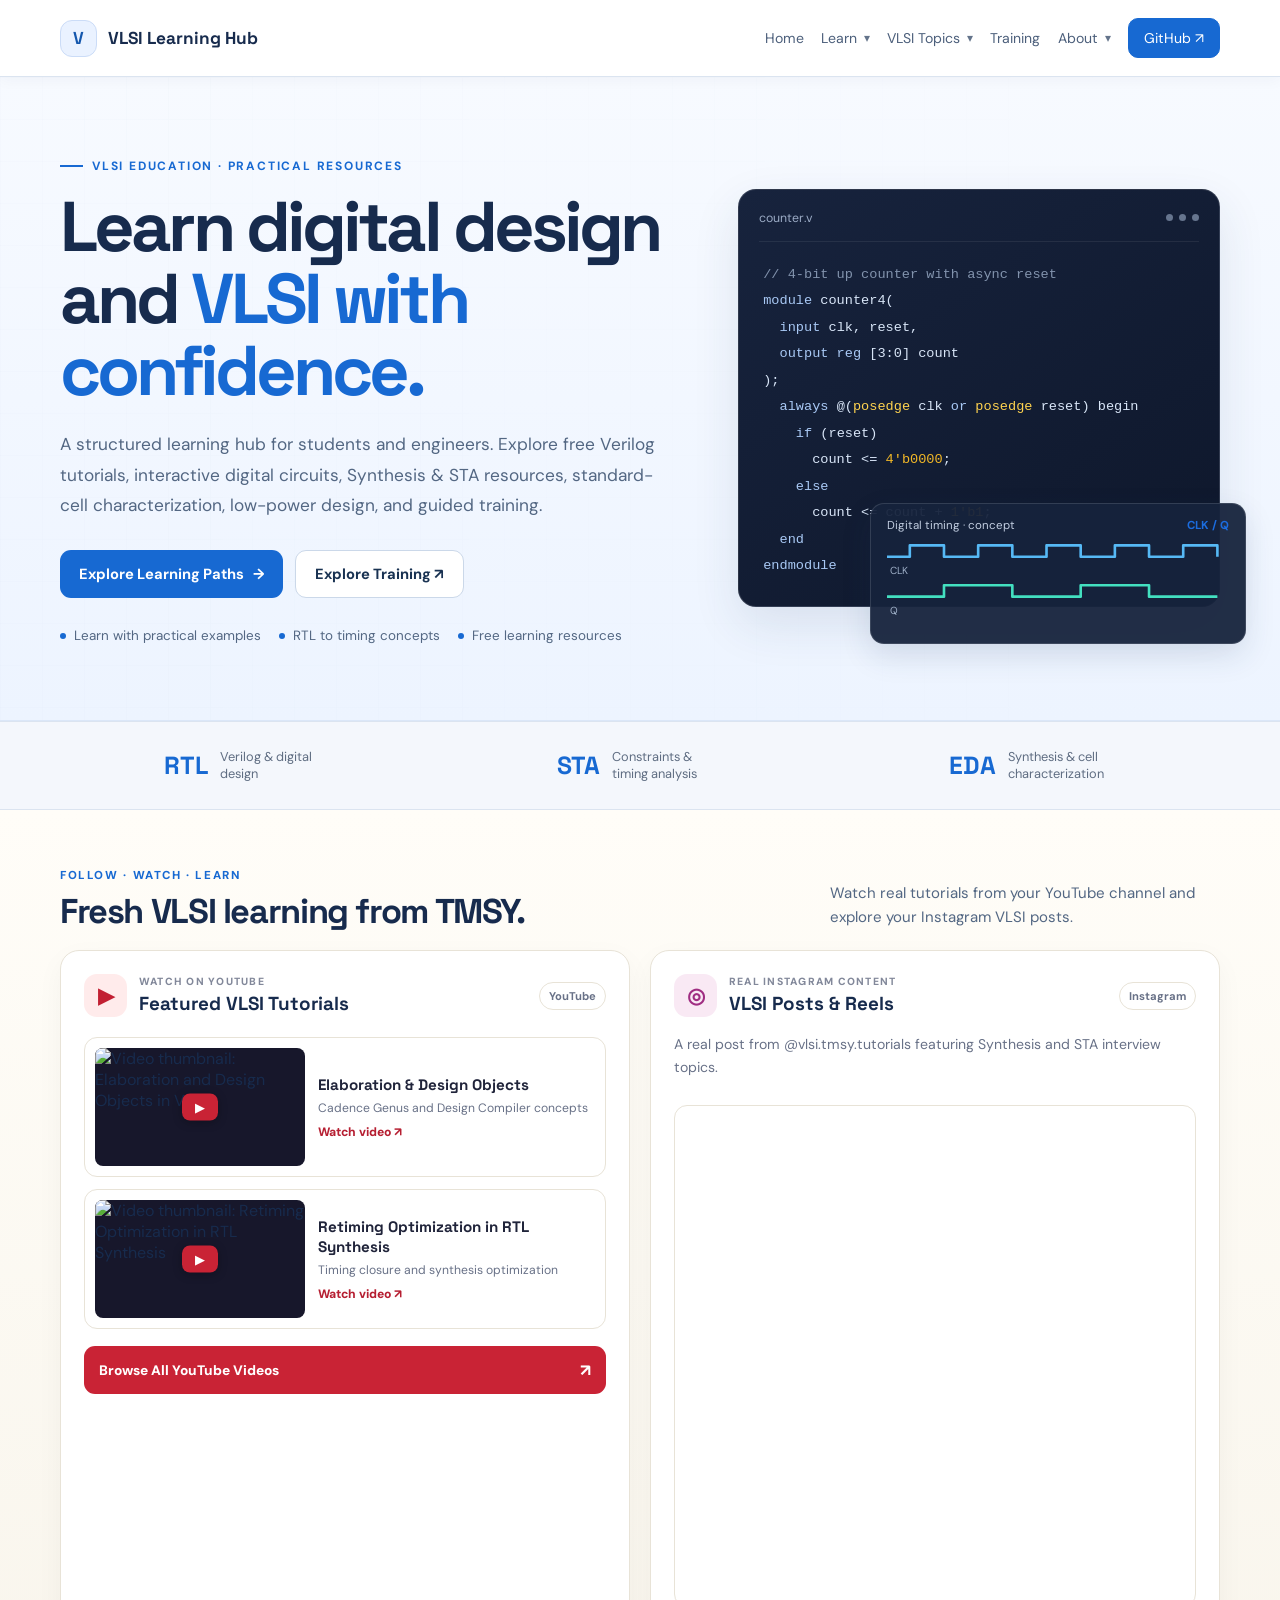
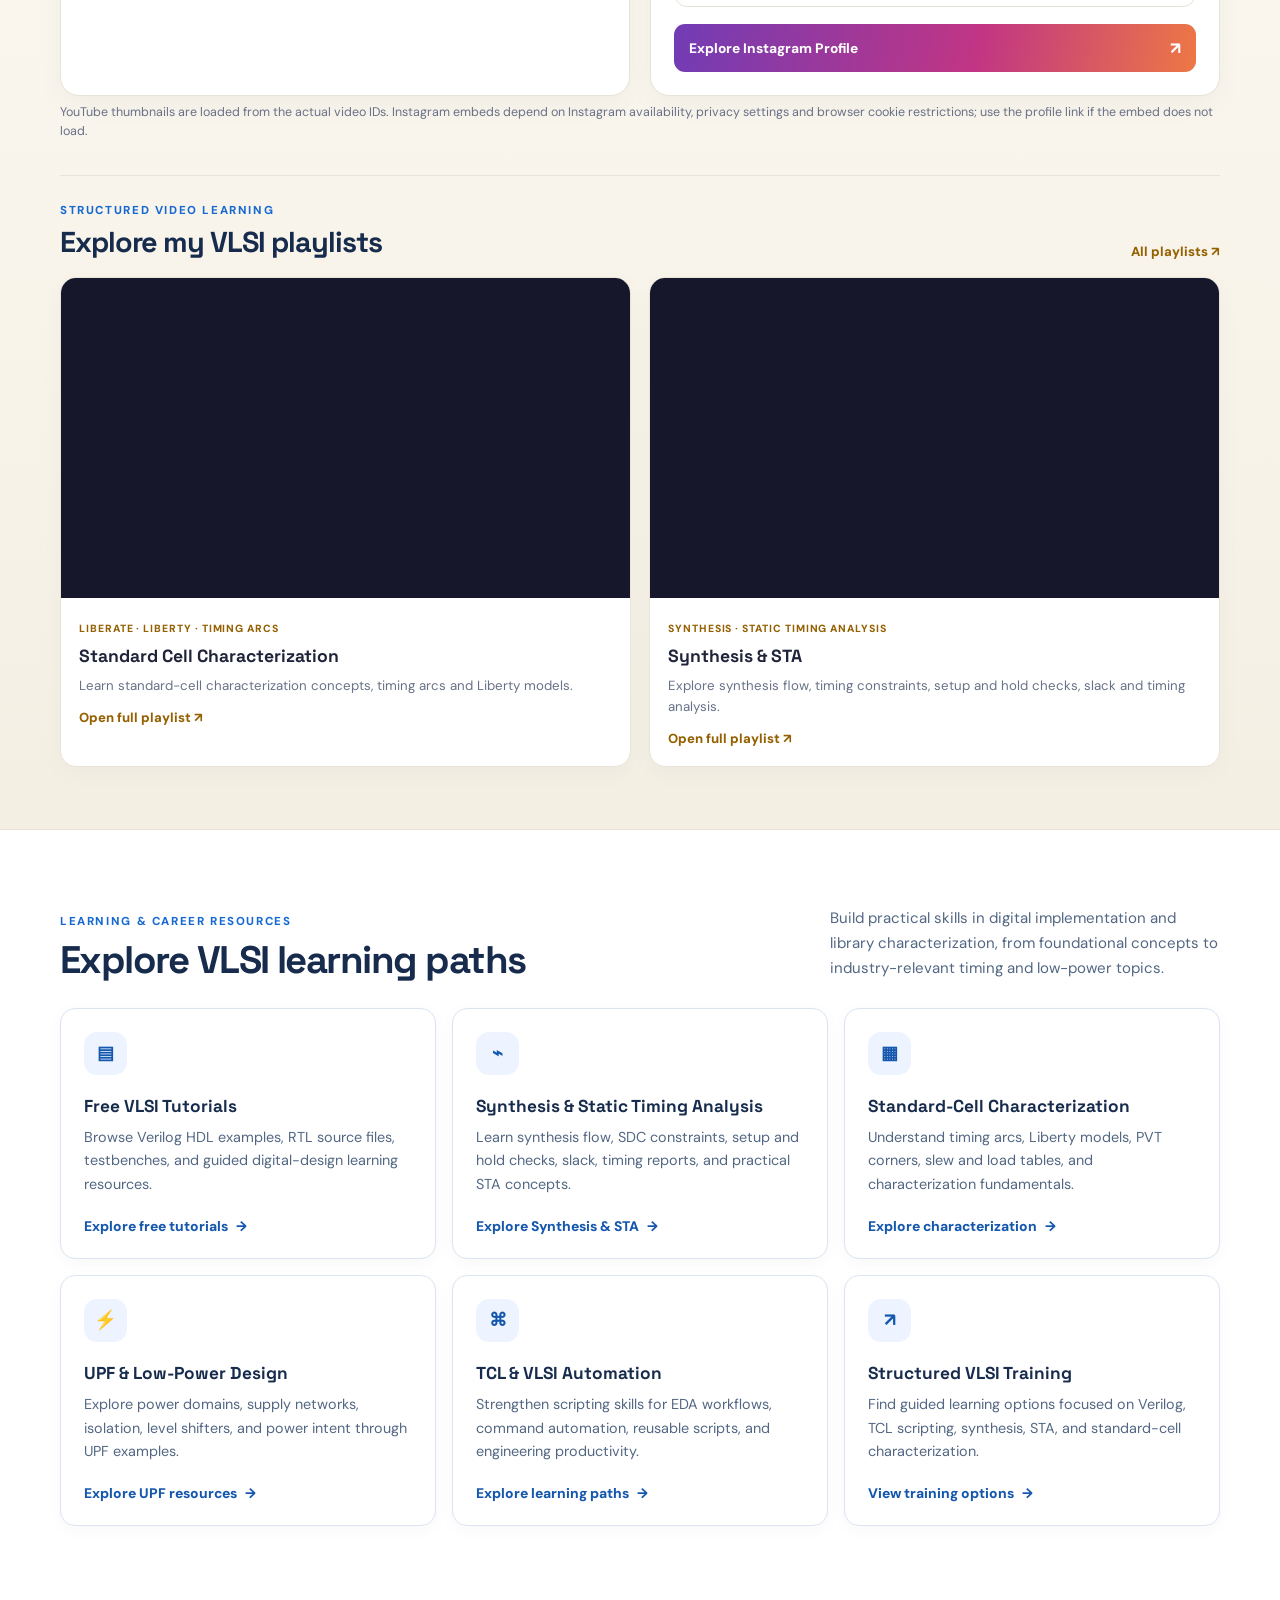
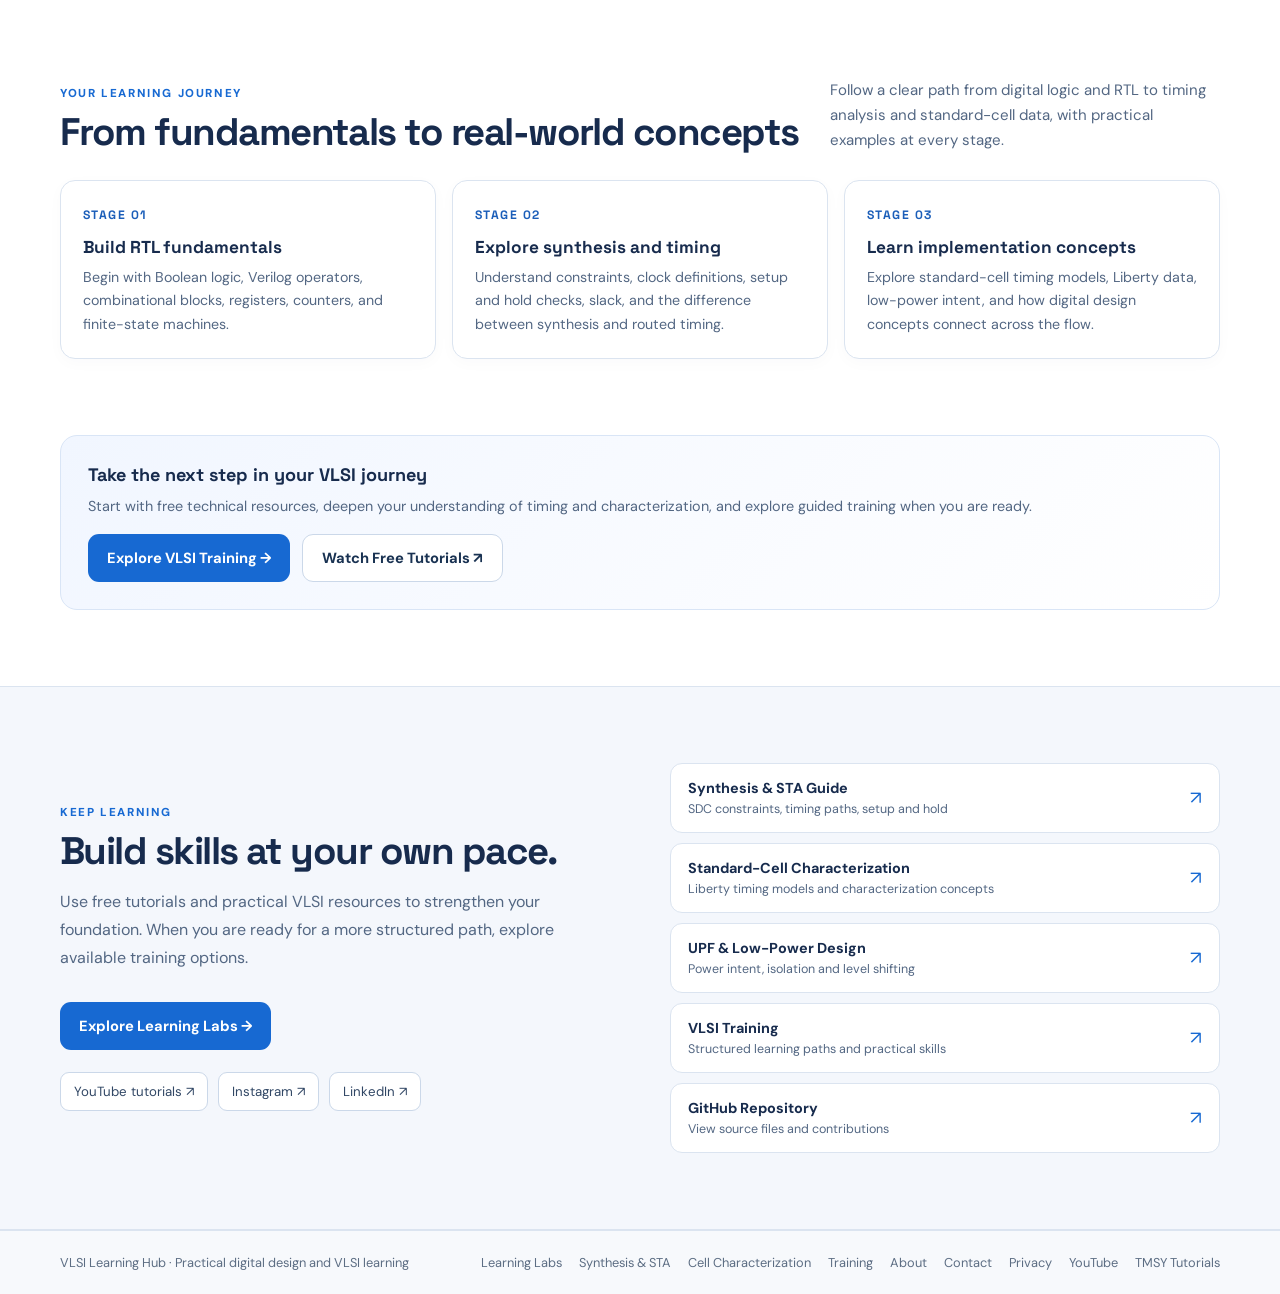
==== commit 35abc50f: "Add Standard Cell Characterization and Synthesis STA playlists to homepage" ====
--- a/docs/index.html
+++ b/docs/index.html
@@ -174,6 +174,24 @@
 .instagram-embed-wrap iframe{display:block;width:100%;max-width:420px;height:500px;border:0;background:#fff}
 @media(max-width:760px){.real-content-grid{grid-template-columns:1fr}.instagram-embed-wrap iframe{max-width:100%}}
 @media(max-width:410px){.real-video{grid-template-columns:1fr}.real-video-thumb{aspect-ratio:16/9}.instagram-embed-wrap{min-height:300px}.instagram-embed-wrap iframe{height:420px}}
+
+
+/* Featured technical playlists */
+.playlist-section{margin-top:34px;padding-top:27px;border-top:1px solid #e8e3d7}
+.playlist-heading{display:flex;align-items:end;justify-content:space-between;gap:18px;margin-bottom:17px}
+.playlist-heading .kicker{margin-bottom:6px}
+.playlist-heading h3{margin:0;font-size:clamp(1.35rem,2.4vw,1.8rem);letter-spacing:-.035em}
+.playlist-heading>a{flex-shrink:0;color:#946000;font-size:.82rem;font-weight:800}
+.playlist-grid{display:grid;grid-template-columns:repeat(2,minmax(0,1fr));gap:18px}
+.playlist-card{overflow:hidden;border:1px solid #e8e3d7;border-radius:16px;background:#fff;box-shadow:0 7px 24px #20243a08}
+.playlist-frame{position:relative;aspect-ratio:16/9;background:#17172b}
+.playlist-frame iframe{position:absolute;inset:0;width:100%;height:100%;border:0}
+.playlist-info{padding:18px}
+.playlist-tag{color:#946000;font-size:.65rem;font-weight:800;letter-spacing:.09em}
+.playlist-info h4{margin:8px 0 7px;font:700 1.1rem/1.3 "Space Grotesk",sans-serif;color:#20243a}
+.playlist-info p{margin:0;color:#687187;font-size:.83rem;line-height:1.6}
+.playlist-info>a{display:inline-block;margin-top:13px;color:#946000;font-size:.82rem;font-weight:800}
+@media(max-width:650px){.playlist-grid{grid-template-columns:1fr}.playlist-heading{align-items:flex-start;flex-direction:column}.playlist-info{padding:15px}}
 
 </style>
 <link rel="stylesheet" href="academic.css?v=20261021">
@@ -257,6 +275,27 @@
       </article>
     </div>
     <p class="social-note">YouTube thumbnails are loaded from the actual video IDs. Instagram embeds depend on Instagram availability, privacy settings and browser cookie restrictions; use the profile link if the embed does not load.</p>
+    <section class="playlist-section" aria-labelledby="playlist-heading">
+      <div class="playlist-heading">
+        <div><p class="kicker">STRUCTURED VIDEO LEARNING</p><h3 id="playlist-heading">Explore my VLSI playlists</h3></div>
+        <a href="https://www.youtube.com/@maharshisanandyadav/playlists" target="_blank" rel="noopener noreferrer">All playlists ↗</a>
+      </div>
+      <div class="playlist-grid">
+        <article class="playlist-card">
+          <div class="playlist-frame">
+            <iframe src="https://www.youtube-nocookie.com/embed/videoseries?list=PLS8qCSk3htIIKeumRz1CwcW9sIkLiUJlv" title="Standard Cell Characterization playlist by T Maharshi Sanand Yadav" loading="lazy" allow="accelerometer; autoplay; clipboard-write; encrypted-media; gyroscope; picture-in-picture; web-share" referrerpolicy="strict-origin-when-cross-origin" allowfullscreen></iframe>
+          </div>
+          <div class="playlist-info"><span class="playlist-tag">LIBERATE · LIBERTY · TIMING ARCS</span><h4>Standard Cell Characterization</h4><p>Learn standard-cell characterization concepts, timing arcs and Liberty models.</p><a href="https://youtube.com/playlist?list=PLS8qCSk3htIIKeumRz1CwcW9sIkLiUJlv" target="_blank" rel="noopener noreferrer">Open full playlist ↗</a></div>
+        </article>
+        <article class="playlist-card">
+          <div class="playlist-frame">
+            <iframe src="https://www.youtube-nocookie.com/embed/videoseries?list=PLS8qCSk3htIIRzZRz_P1GUbvW5d2Ctvix" title="Synthesis and STA playlist by T Maharshi Sanand Yadav" loading="lazy" allow="accelerometer; autoplay; clipboard-write; encrypted-media; gyroscope; picture-in-picture; web-share" referrerpolicy="strict-origin-when-cross-origin" allowfullscreen></iframe>
+          </div>
+          <div class="playlist-info"><span class="playlist-tag">SYNTHESIS · STATIC TIMING ANALYSIS</span><h4>Synthesis &amp; STA</h4><p>Explore synthesis flow, timing constraints, setup and hold checks, slack and timing analysis.</p><a href="https://youtube.com/playlist?list=PLS8qCSk3htIIRzZRz_P1GUbvW5d2Ctvix" target="_blank" rel="noopener noreferrer">Open full playlist ↗</a></div>
+        </article>
+      </div>
+    </section>
+
   </div>
 </section>
 <section class="section" id="learn"><div class="wrap"><div class="section-head"><div><p class="kicker">LEARNING &amp; CAREER RESOURCES</p><h2>Explore VLSI learning paths</h2></div><p>Build practical skills in digital implementation and library characterization, from foundational concepts to industry-relevant timing and low-power topics.</p></div><div class="feature-grid">
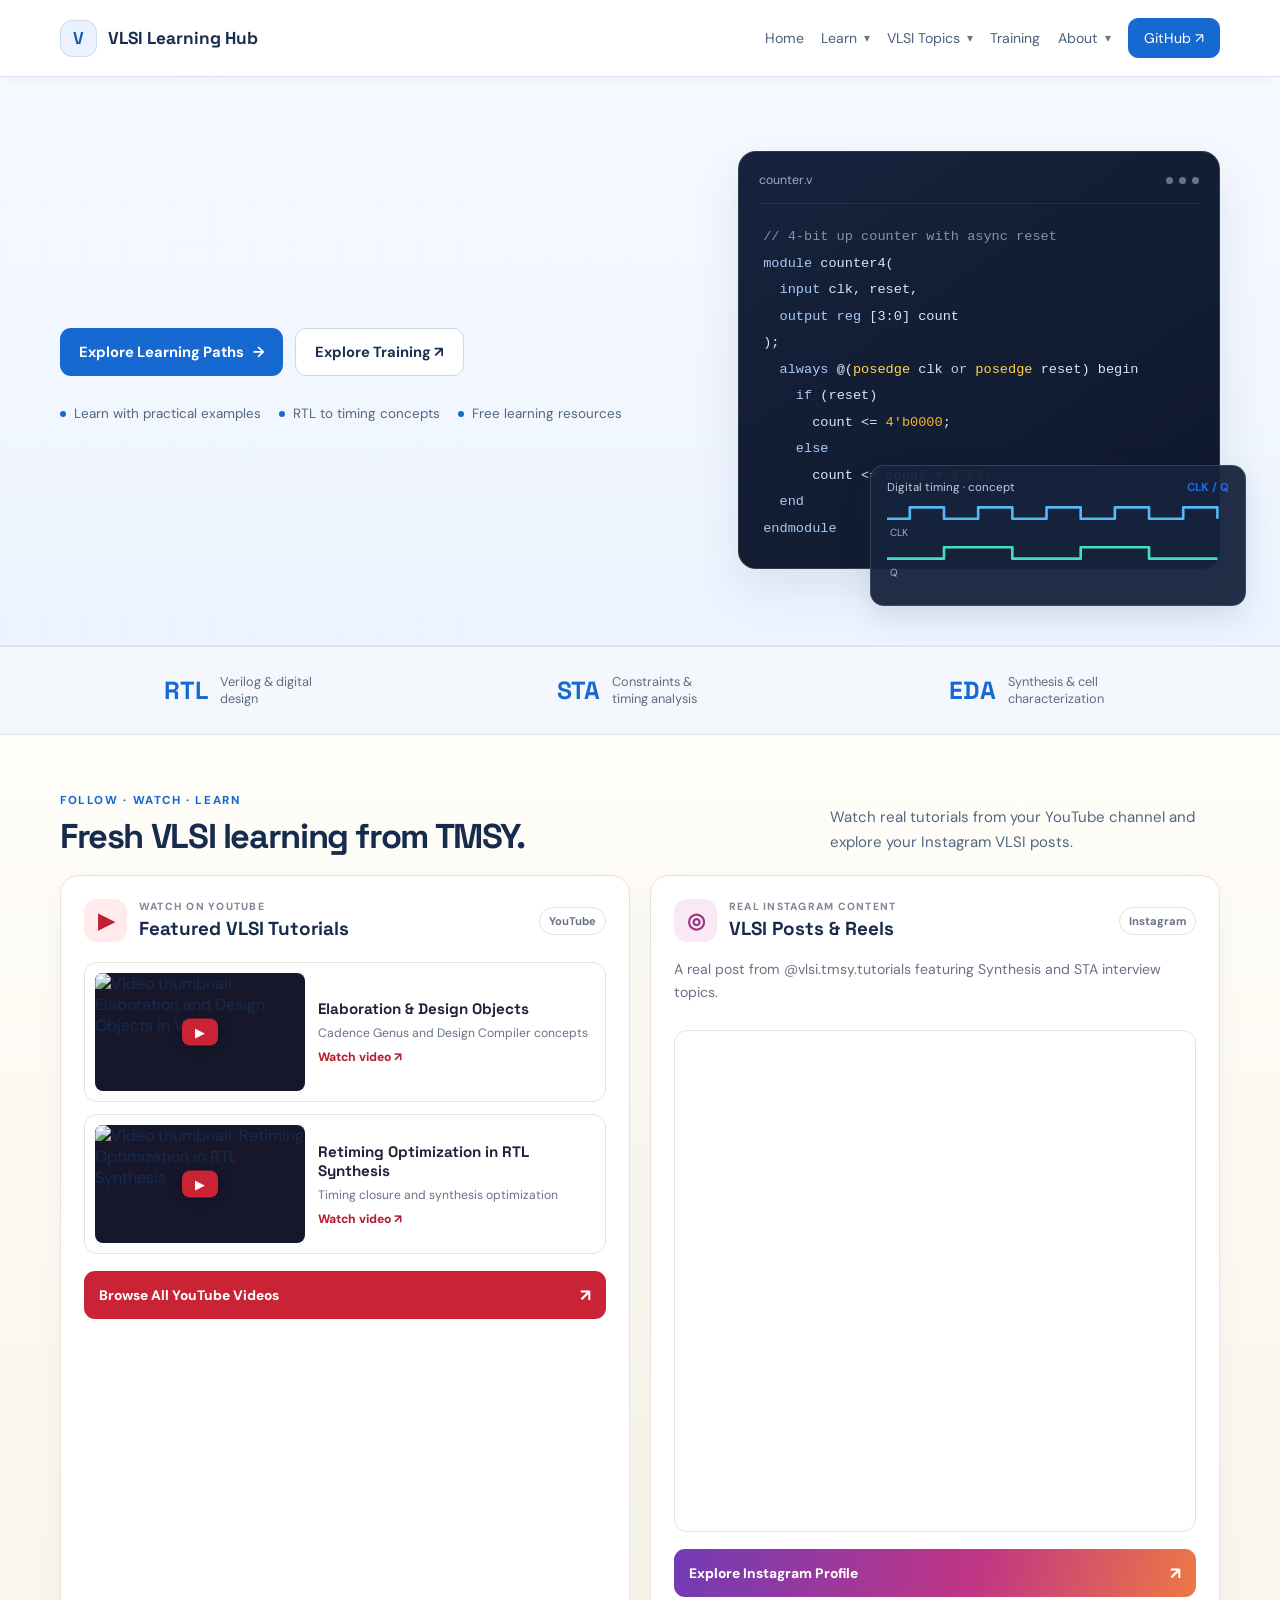
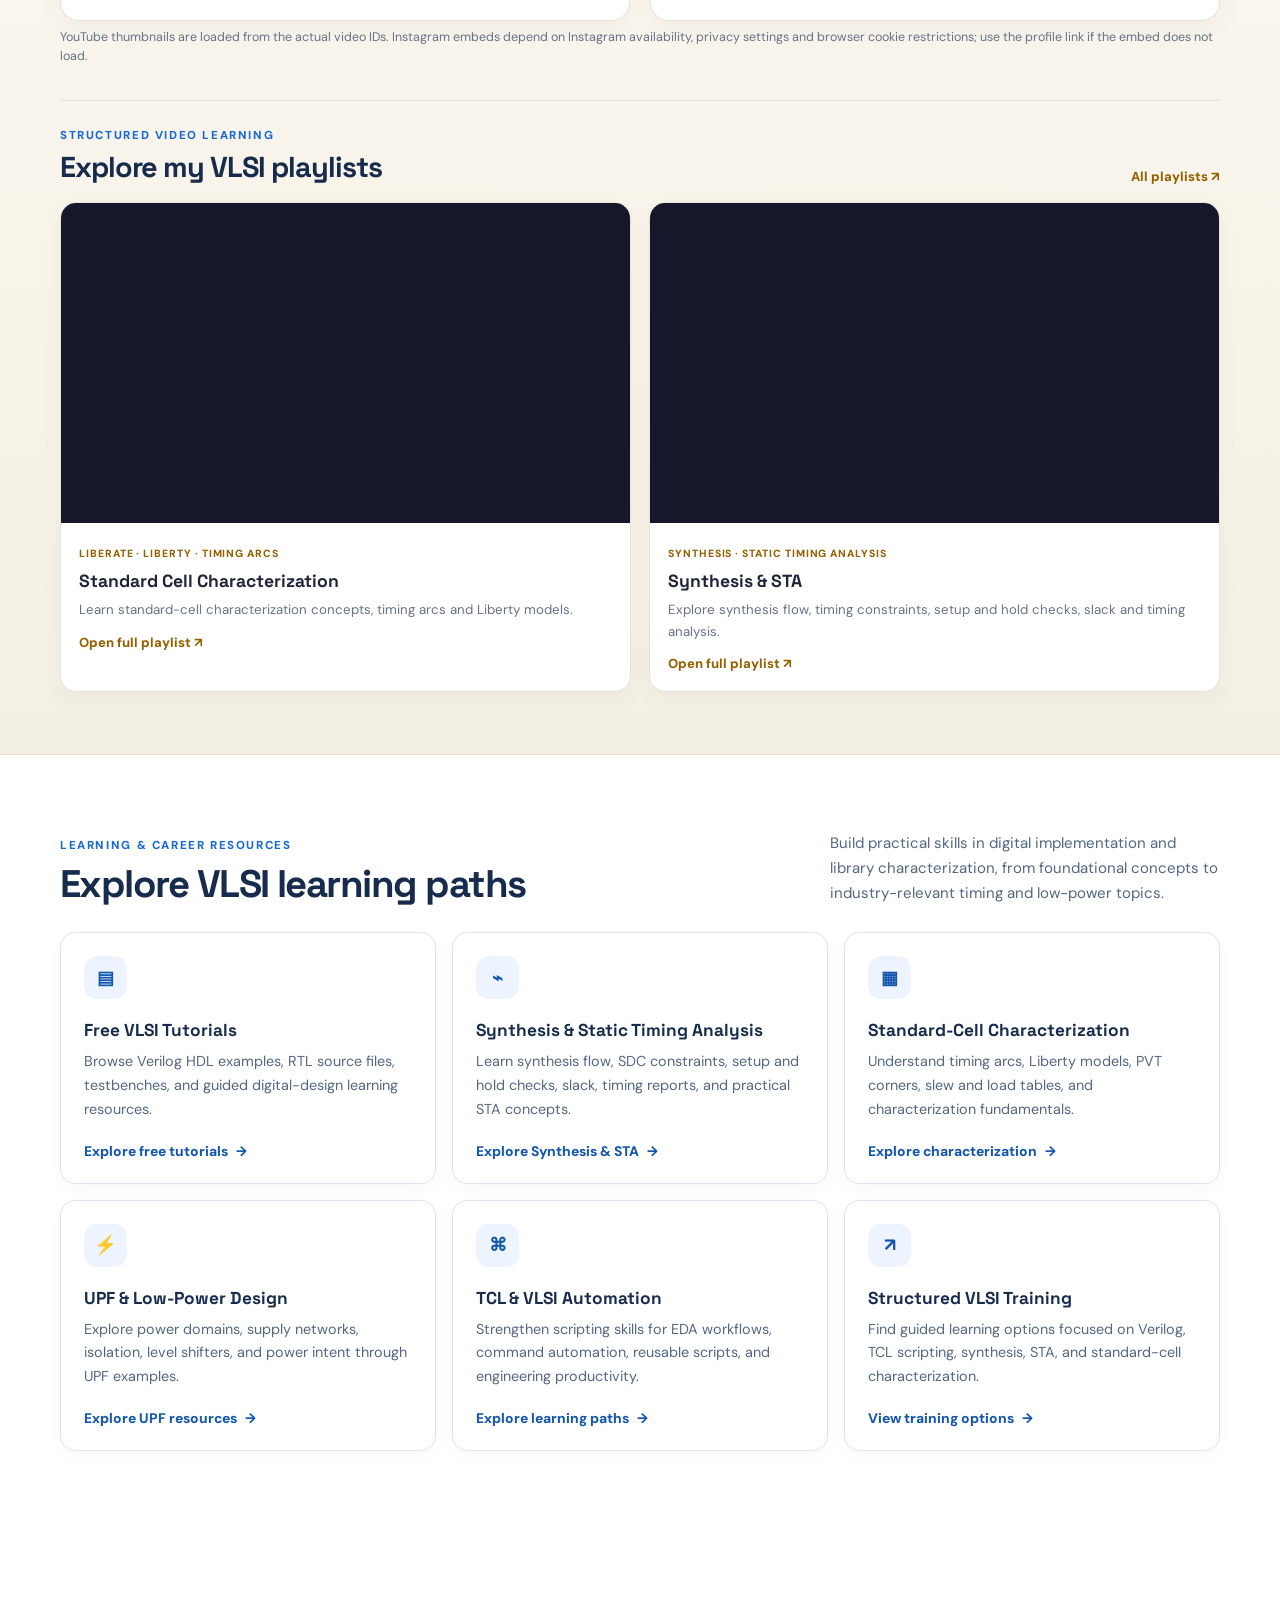
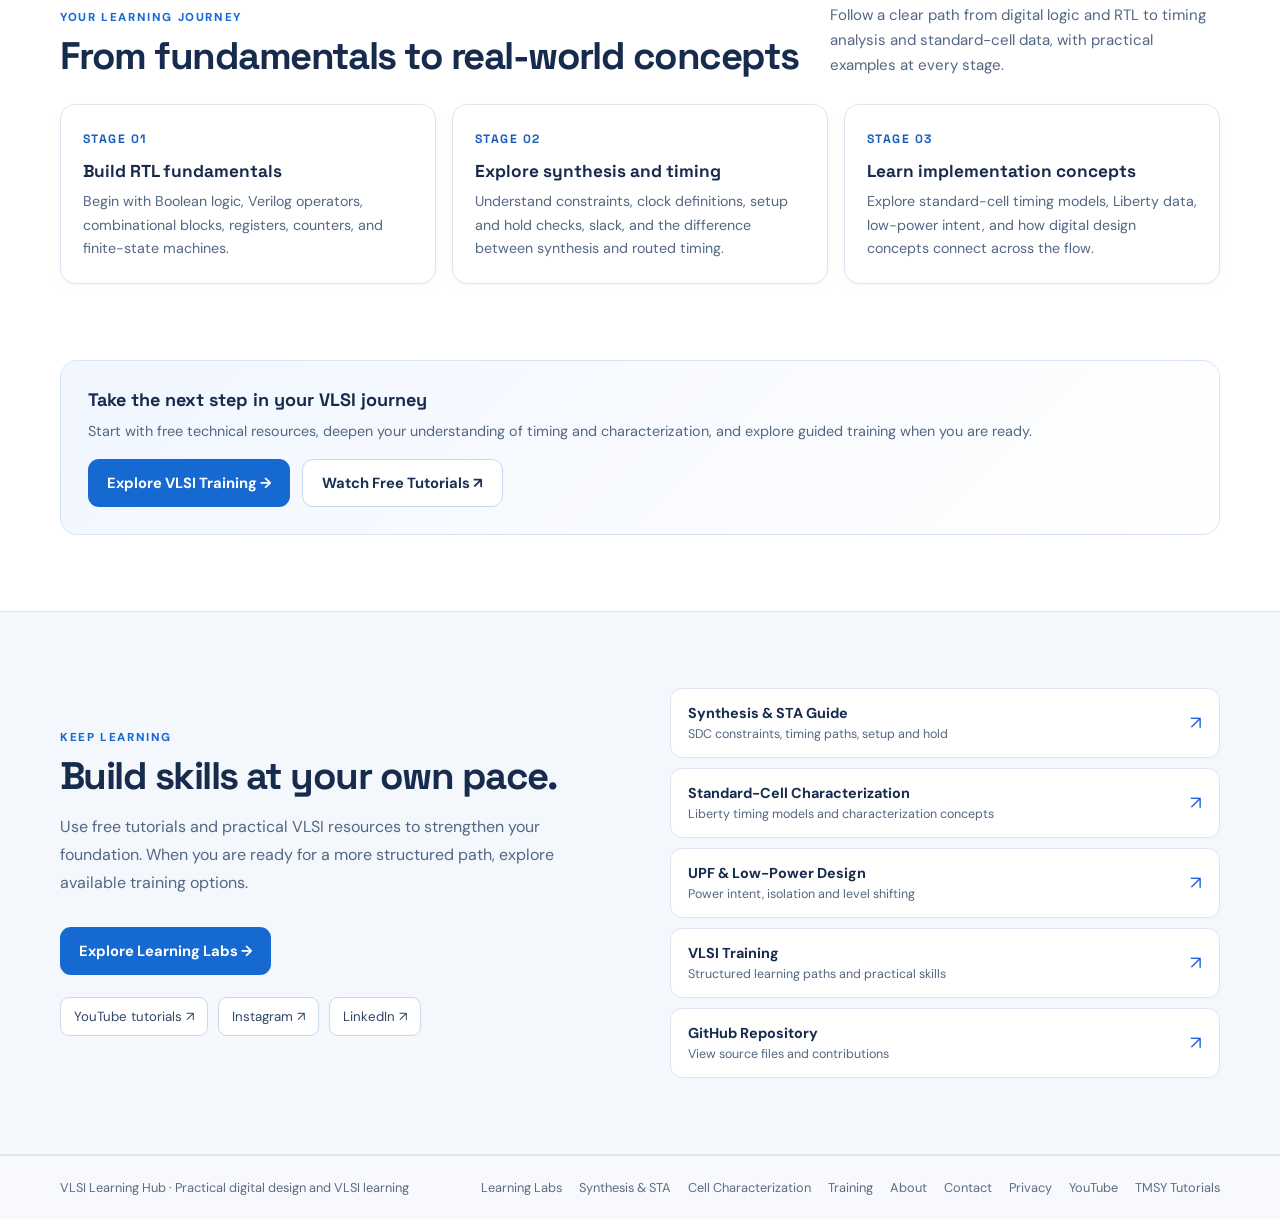
==== commit e085d6db: "Remove hero headline and description from homepage" ====
--- a/docs/index.html
+++ b/docs/index.html
@@ -221,7 +221,7 @@
 <a href="https://github.com/T-Maharshi-Sanand-Yadav/VLSI-Learning-Hub" target="_blank" rel="noopener noreferrer" class="nav-cta">GitHub ↗</a>
 </div></nav></header>
 <main>
-<section class="hero"><div class="wrap hero-grid"><div class="hero-copy"><p class="eyebrow">VLSI EDUCATION · PRACTICAL RESOURCES</p><h1>Learn digital design and <span>VLSI with confidence.</span></h1><p>A structured learning hub for students and engineers. Explore free Verilog tutorials, interactive digital circuits, Synthesis &amp; STA resources, standard-cell characterization, low-power design, and guided training.</p><div class="actions"><a class="btn btn-main" href="#learn">Explore Learning Paths <span>→</span></a><a class="btn btn-outline" href="training/">Explore Training ↗</a></div><div class="hero-foot"><span><i class="dot"></i> Learn with practical examples</span><span><i class="dot"></i> RTL to timing concepts</span><span><i class="dot"></i> Free learning resources</span></div></div><div class="visual"><div class="code-card"><div class="code-top"><span>counter.v</span><span class="lights"><i></i><i></i><i></i></span></div><div class="code-body"><span class="comment">// 4-bit up counter with async reset</span>
+<section class="hero"><div class="wrap hero-grid"><div class="hero-copy"><div class="actions"><a class="btn btn-main" href="#learn">Explore Learning Paths <span>→</span></a><a class="btn btn-outline" href="training/">Explore Training ↗</a></div><div class="hero-foot"><span><i class="dot"></i> Learn with practical examples</span><span><i class="dot"></i> RTL to timing concepts</span><span><i class="dot"></i> Free learning resources</span></div></div><div class="visual"><div class="code-card"><div class="code-top"><span>counter.v</span><span class="lights"><i></i><i></i><i></i></span></div><div class="code-body"><span class="comment">// 4-bit up counter with async reset</span>
 <span class="kw">module</span> counter4(
   <span class="kw">input</span> clk, reset,
   <span class="kw">output reg</span> [3:0] count
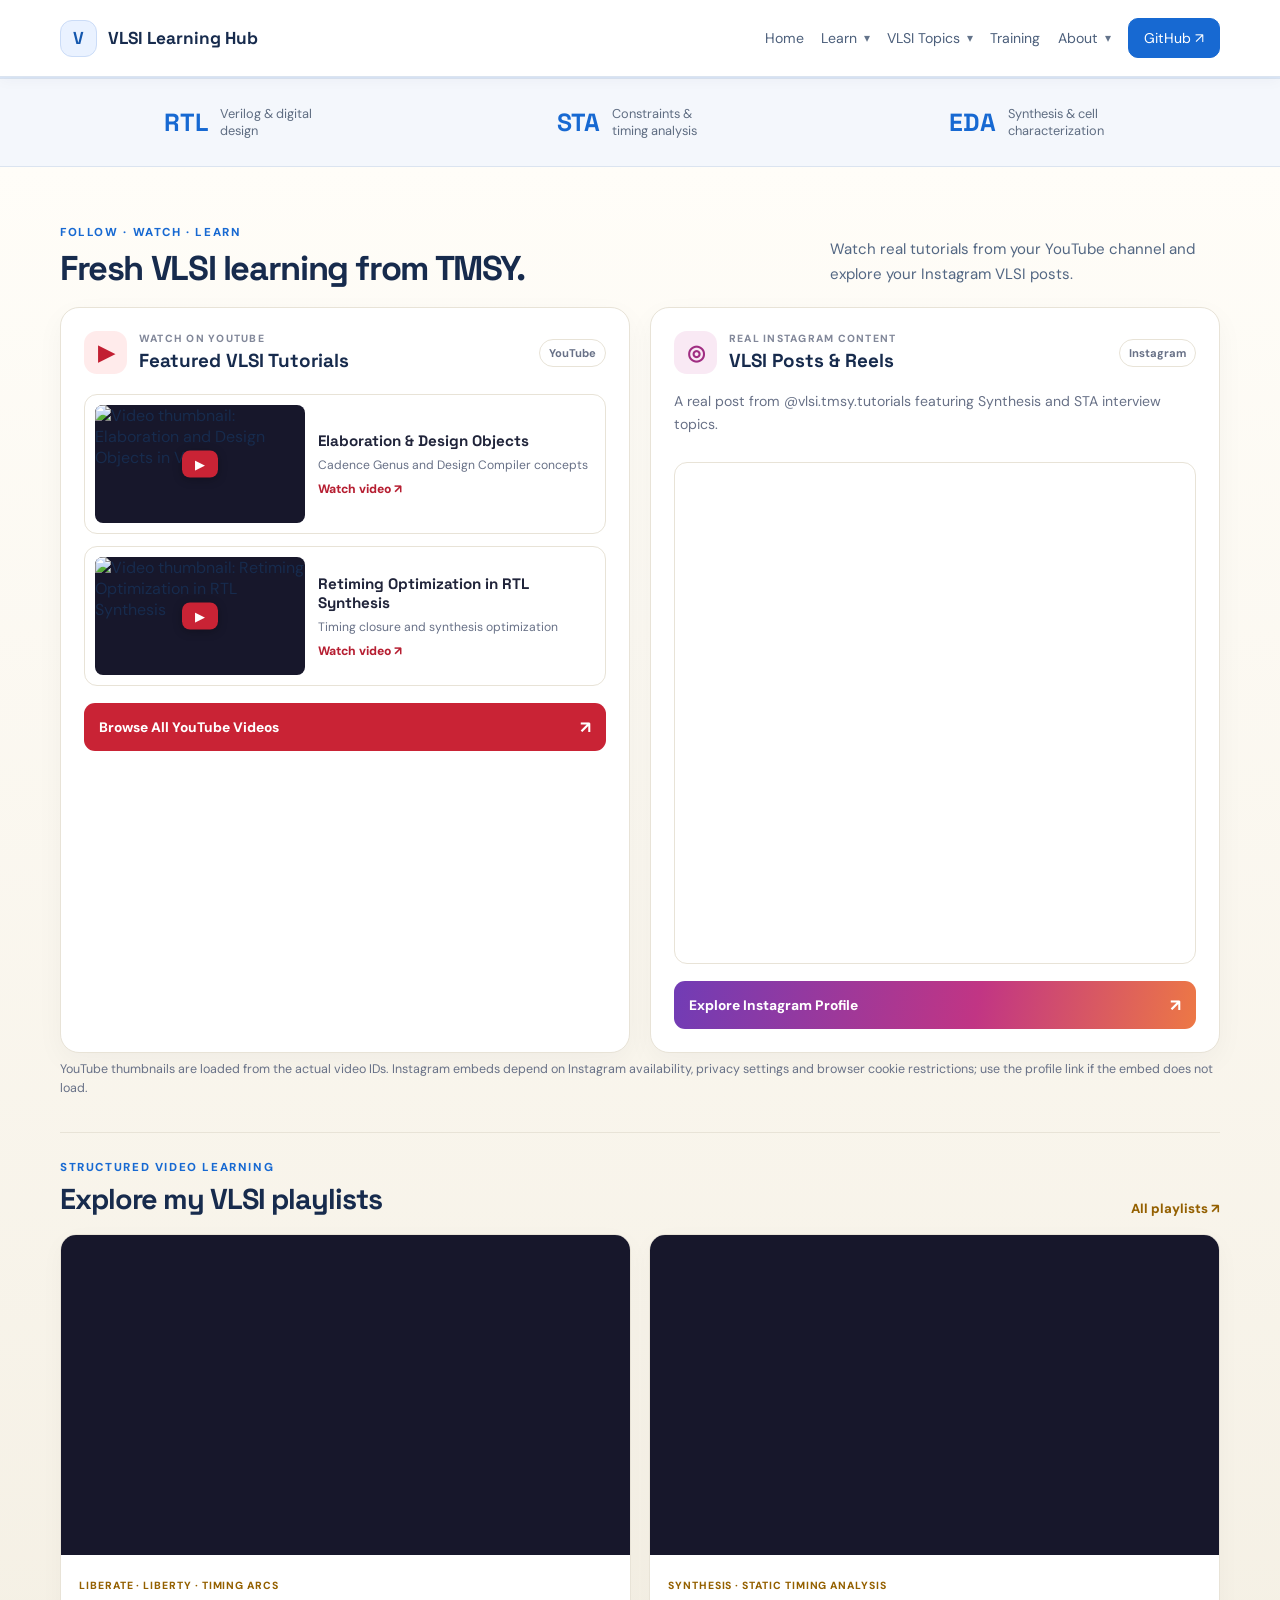
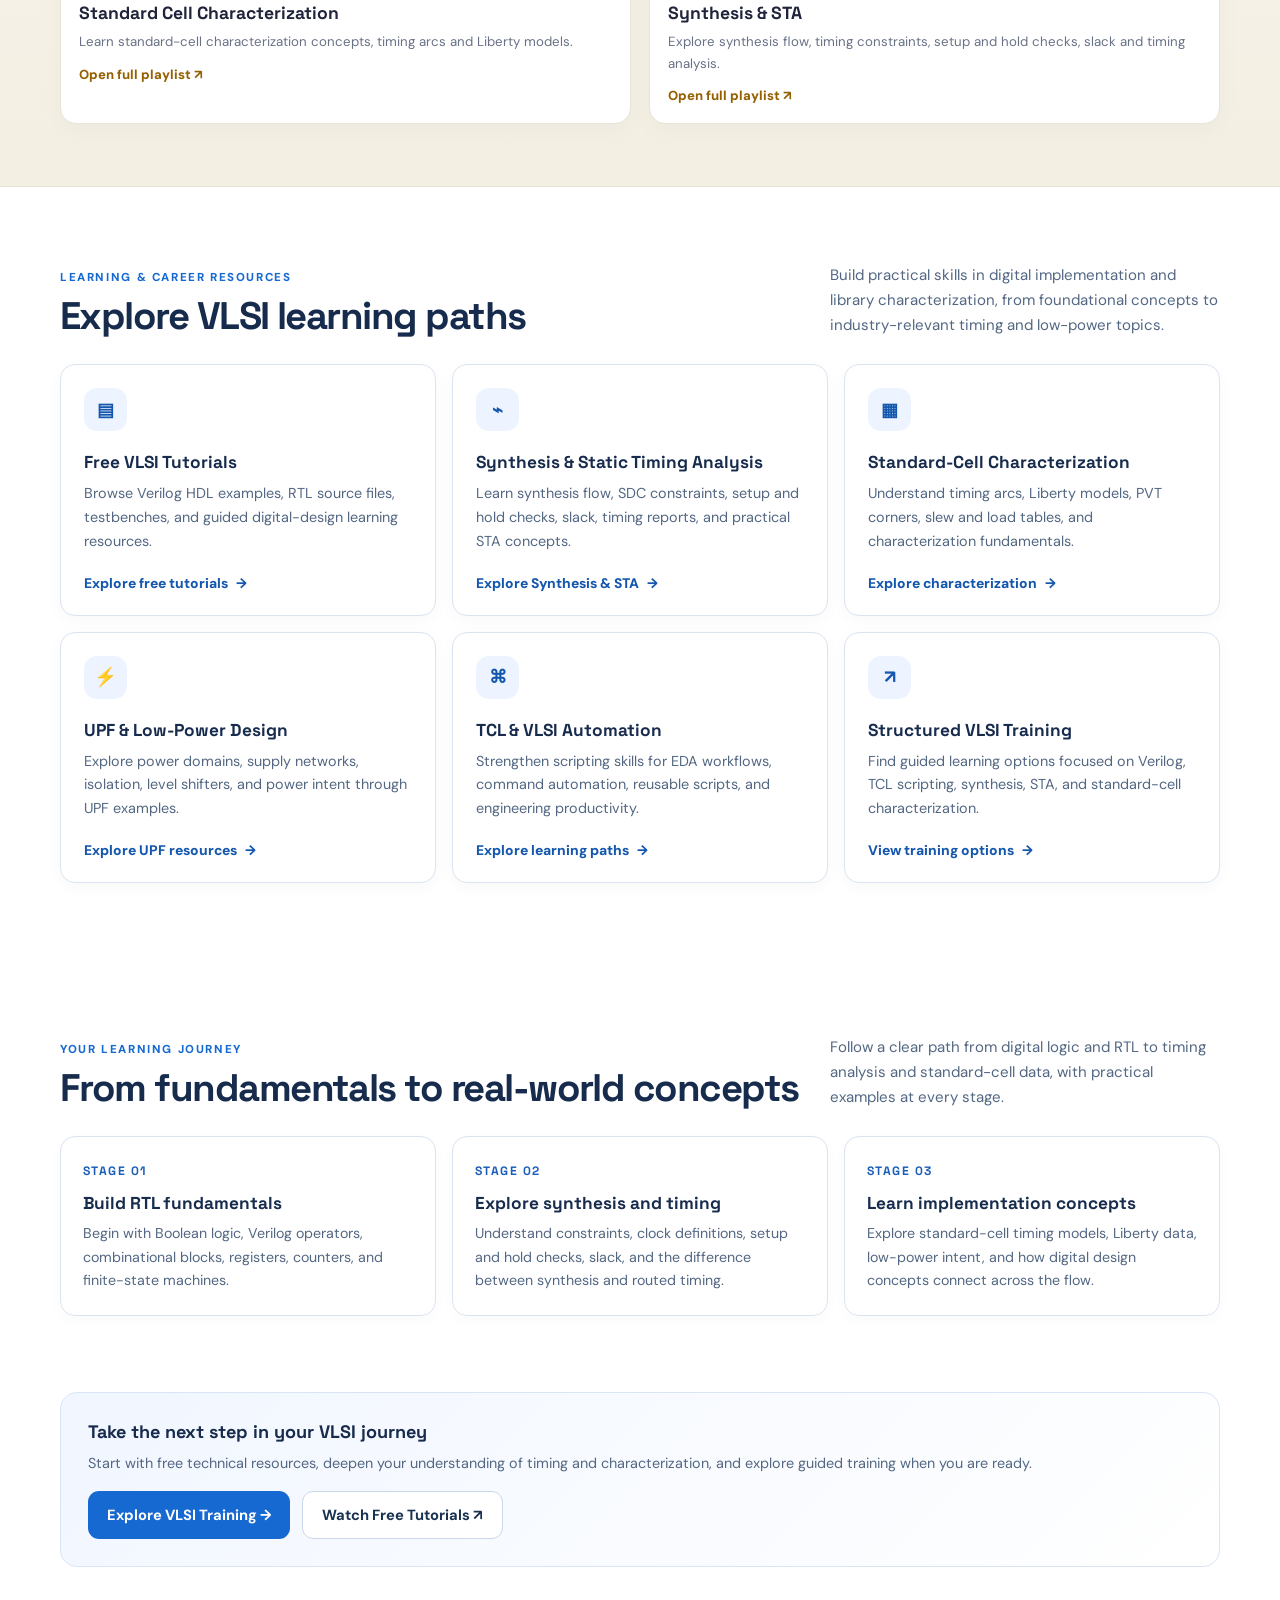
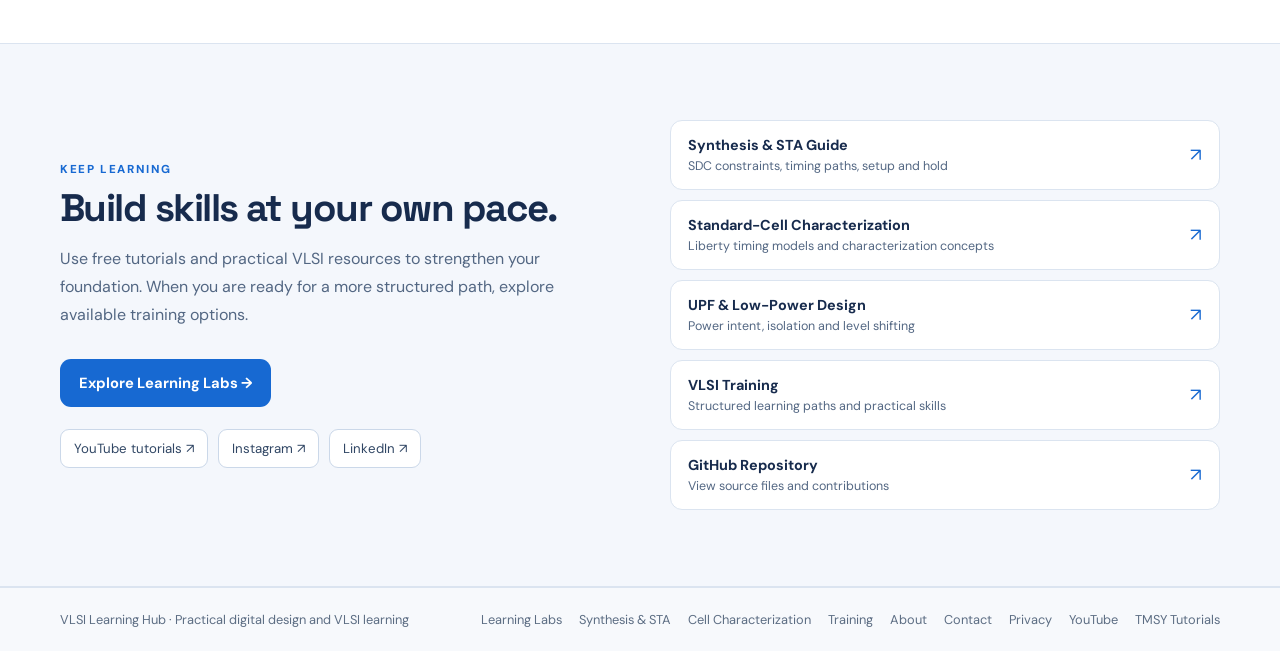
==== commit 9ffbcffb: "Remove hero buttons, code sample and timing illustration" ====
--- a/docs/index.html
+++ b/docs/index.html
@@ -193,6 +193,12 @@
 .playlist-info>a{display:inline-block;margin-top:13px;color:#946000;font-size:.82rem;font-weight:800}
 @media(max-width:650px){.playlist-grid{grid-template-columns:1fr}.playlist-heading{align-items:flex-start;flex-direction:column}.playlist-info{padding:15px}}
 
+
+/* Keep the hero band minimal after removing promotional and demo content */
+.hero-compact{padding:0;min-height:0;height:0;overflow:hidden;border:0;background:var(--navy)}
+.hero-compact:after{display:none}
+.hero-compact-inner{display:none}
+
 </style>
 <link rel="stylesheet" href="academic.css?v=20261021">
 <style>
@@ -221,18 +227,7 @@
 <a href="https://github.com/T-Maharshi-Sanand-Yadav/VLSI-Learning-Hub" target="_blank" rel="noopener noreferrer" class="nav-cta">GitHub ↗</a>
 </div></nav></header>
 <main>
-<section class="hero"><div class="wrap hero-grid"><div class="hero-copy"><div class="actions"><a class="btn btn-main" href="#learn">Explore Learning Paths <span>→</span></a><a class="btn btn-outline" href="training/">Explore Training ↗</a></div><div class="hero-foot"><span><i class="dot"></i> Learn with practical examples</span><span><i class="dot"></i> RTL to timing concepts</span><span><i class="dot"></i> Free learning resources</span></div></div><div class="visual"><div class="code-card"><div class="code-top"><span>counter.v</span><span class="lights"><i></i><i></i><i></i></span></div><div class="code-body"><span class="comment">// 4-bit up counter with async reset</span>
-<span class="kw">module</span> counter4(
-  <span class="kw">input</span> clk, reset,
-  <span class="kw">output reg</span> [3:0] count
-);
-  <span class="kw">always</span> @(<span class="fn">posedge</span> clk <span class="kw">or</span> <span class="fn">posedge</span> reset) begin
-    <span class="kw">if</span> (reset)
-      count &lt;= <span class="num">4'b0000</span>;
-    <span class="kw">else</span>
-      count &lt;= count + <span class="num">1'b1</span>;
-  <span class="kw">end</span>
-<span class="kw">endmodule</span></div></div><div class="wave-card"><div class="wave-title"><span>Digital timing · concept</span><b>CLK / Q</b></div><svg viewBox="0 0 300 76" role="img" aria-label="Illustrative clock and output waveforms"><path d="M0 13 H20 V3 H50 V13 H80 V3 H110 V13 H140 V3 H170 V13 H200 V3 H230 V13 H260 V3 H290 V13" fill="none" stroke="#56b9f5" stroke-width="2.3" stroke-linejoin="round"/><path d="M0 48 H50 V38 H110 V48 H170 V38 H230 V48 H290" fill="none" stroke="#43e0c0" stroke-width="2.3" stroke-linejoin="round"/><g fill="#9fb0c8" font-size="9"><text x="3" y="28">CLK</text><text x="3" y="63">Q</text></g></svg></div></div></div></section>
+<section class="hero hero-compact"><div class="wrap hero-compact-inner"></div></section>
 <section class="stats-band"><div class="wrap stats"><div class="stat"><strong>RTL</strong><span>Verilog &amp; digital design</span></div><div class="stat"><strong>STA</strong><span>Constraints &amp; timing analysis</span></div><div class="stat"><strong>EDA</strong><span>Synthesis &amp; cell characterization</span></div></div></section>
 <section class="social-showcase" aria-labelledby="social-showcase-title">
   <div class="wrap">
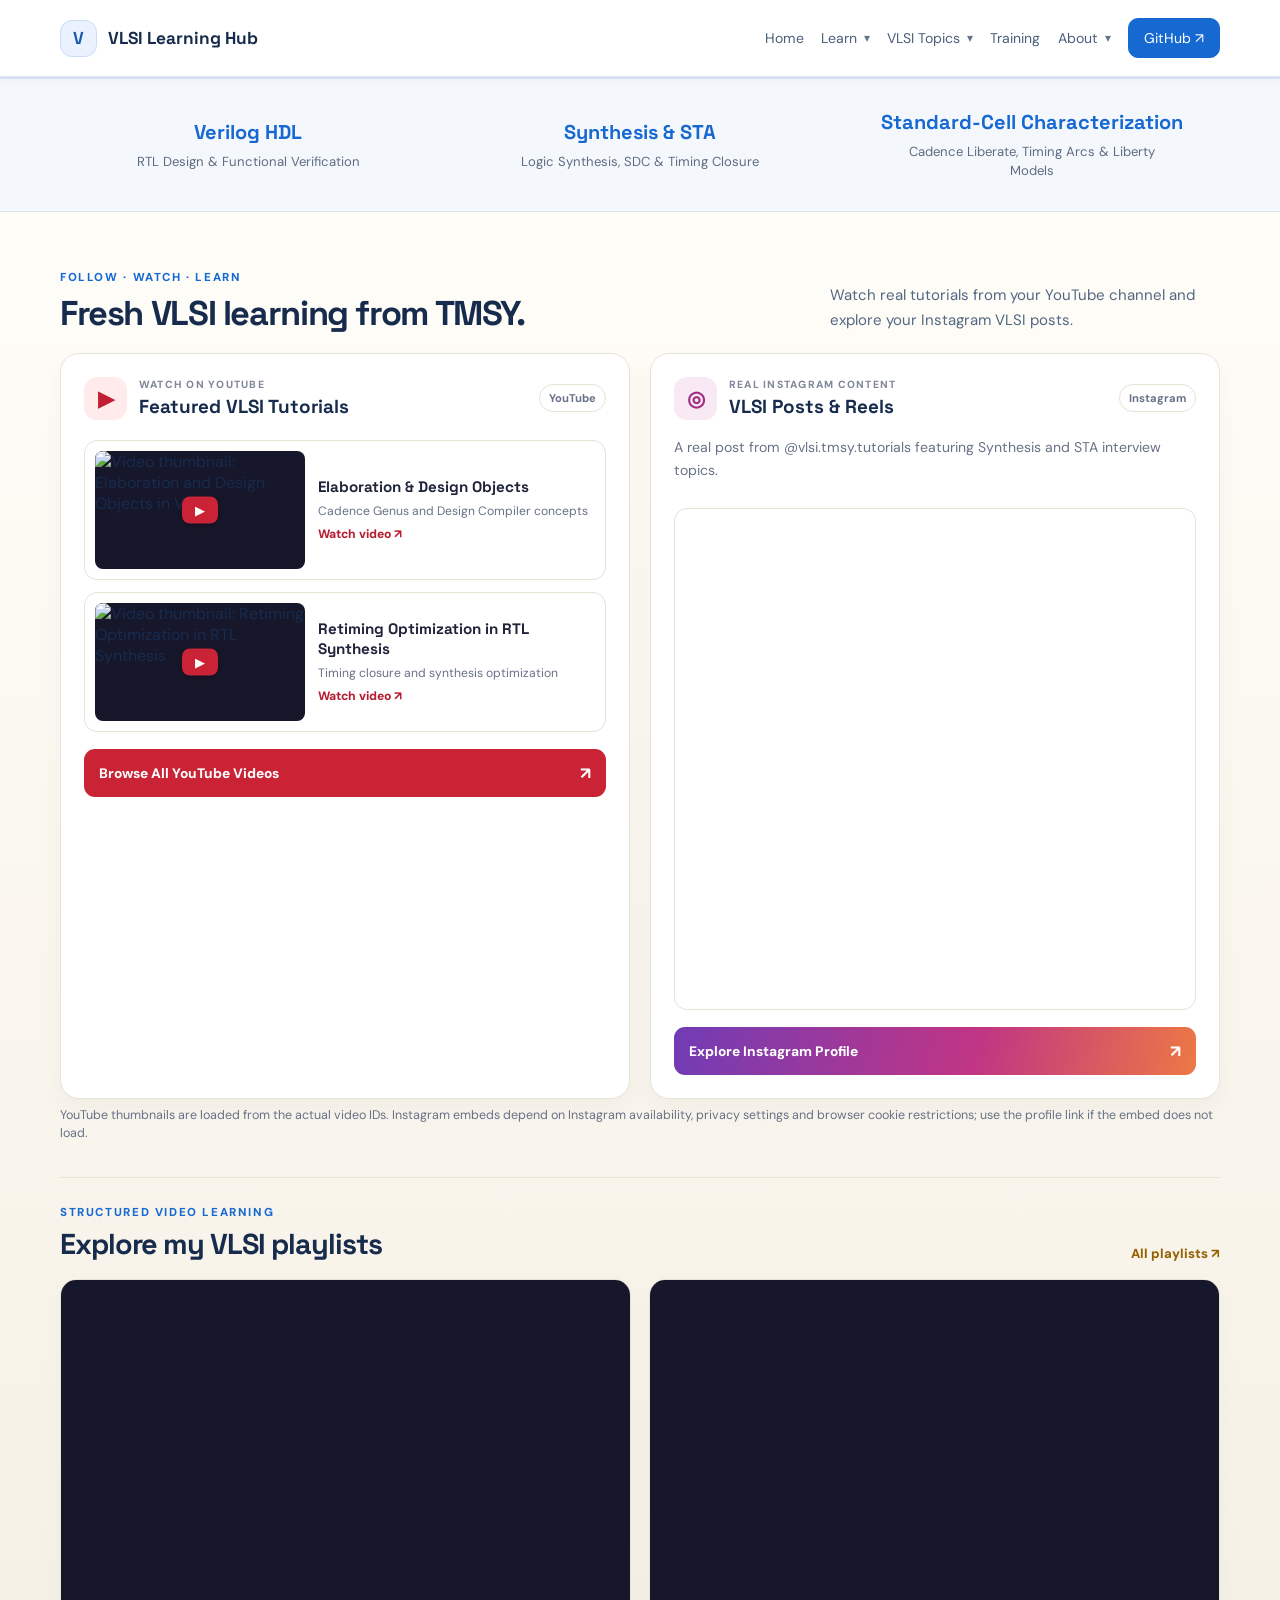
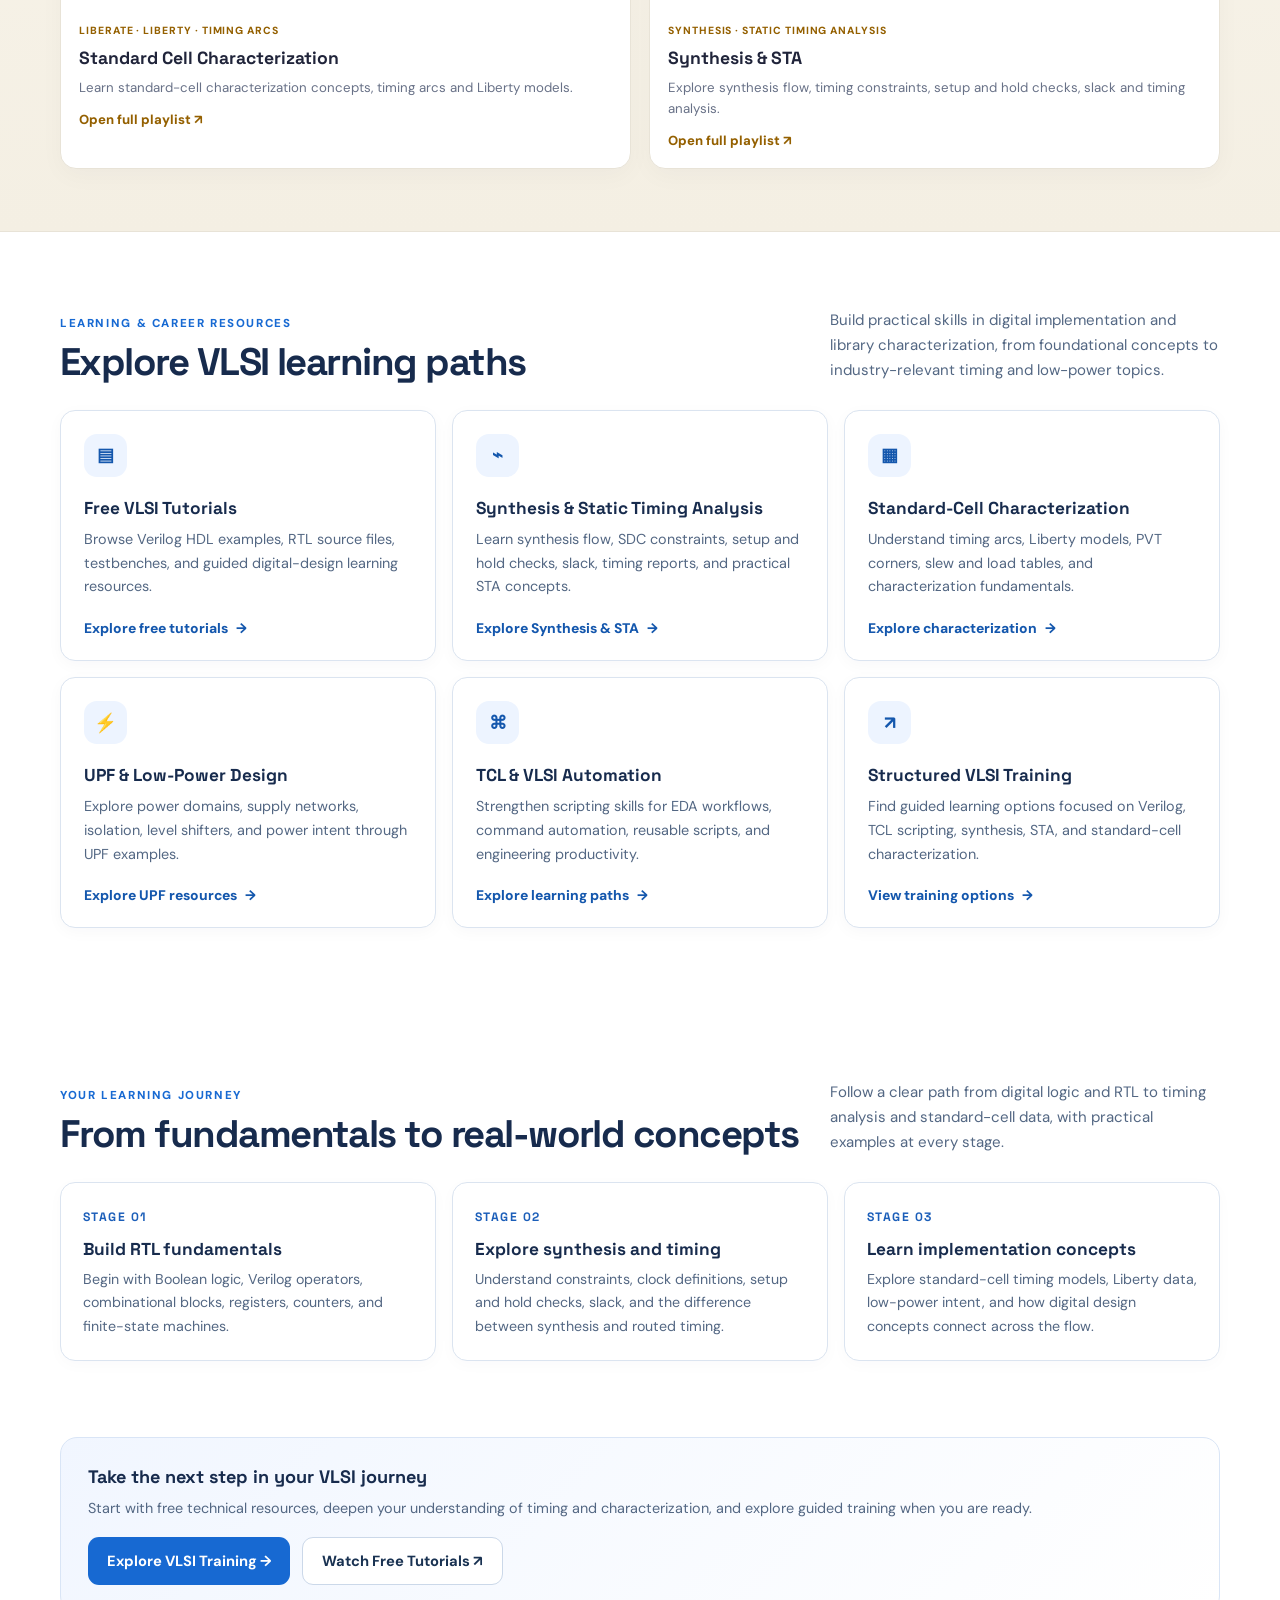
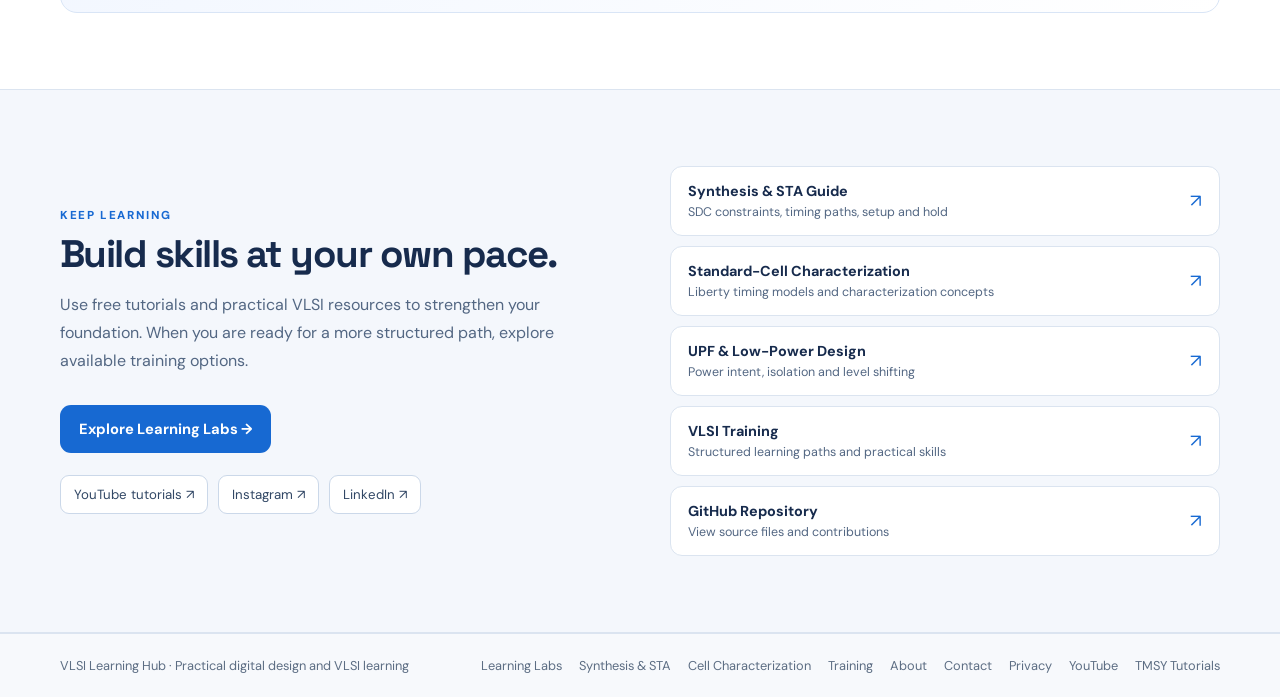
==== commit 28b9e326: "Replace RTL STA EDA labels with core VLSI expertise categories" ====
--- a/docs/index.html
+++ b/docs/index.html
@@ -199,6 +199,14 @@
 .hero-compact:after{display:none}
 .hero-compact-inner{display:none}
 
+
+/* Updated homepage expertise categories */
+.stats{grid-template-columns:repeat(3,minmax(0,1fr));gap:16px}
+.stat{flex-direction:column;align-items:center;gap:7px;text-align:center;padding:5px 8px}
+.stat strong{font-size:clamp(1rem,1.7vw,1.25rem);line-height:1.25}
+.stat span{max-width:250px;font-size:.82rem;line-height:1.45}
+@media(max-width:600px){.stats{grid-template-columns:1fr;gap:15px}.stat{padding:8px}.stat strong{font-size:1.08rem}.stat span{max-width:100%;font-size:.8rem}}
+
 </style>
 <link rel="stylesheet" href="academic.css?v=20261021">
 <style>
@@ -228,7 +236,7 @@
 </div></nav></header>
 <main>
 <section class="hero hero-compact"><div class="wrap hero-compact-inner"></div></section>
-<section class="stats-band"><div class="wrap stats"><div class="stat"><strong>RTL</strong><span>Verilog &amp; digital design</span></div><div class="stat"><strong>STA</strong><span>Constraints &amp; timing analysis</span></div><div class="stat"><strong>EDA</strong><span>Synthesis &amp; cell characterization</span></div></div></section>
+<section class="stats-band"><div class="wrap stats"><div class="stat"><strong>Verilog HDL</strong><span>RTL Design &amp; Functional Verification</span></div><div class="stat"><strong>Synthesis &amp; STA</strong><span>Logic Synthesis, SDC &amp; Timing Closure</span></div><div class="stat"><strong>Standard-Cell Characterization</strong><span>Cadence Liberate, Timing Arcs &amp; Liberty Models</span></div></div></section>
 <section class="social-showcase" aria-labelledby="social-showcase-title">
   <div class="wrap">
     <div class="section-head social-heading">
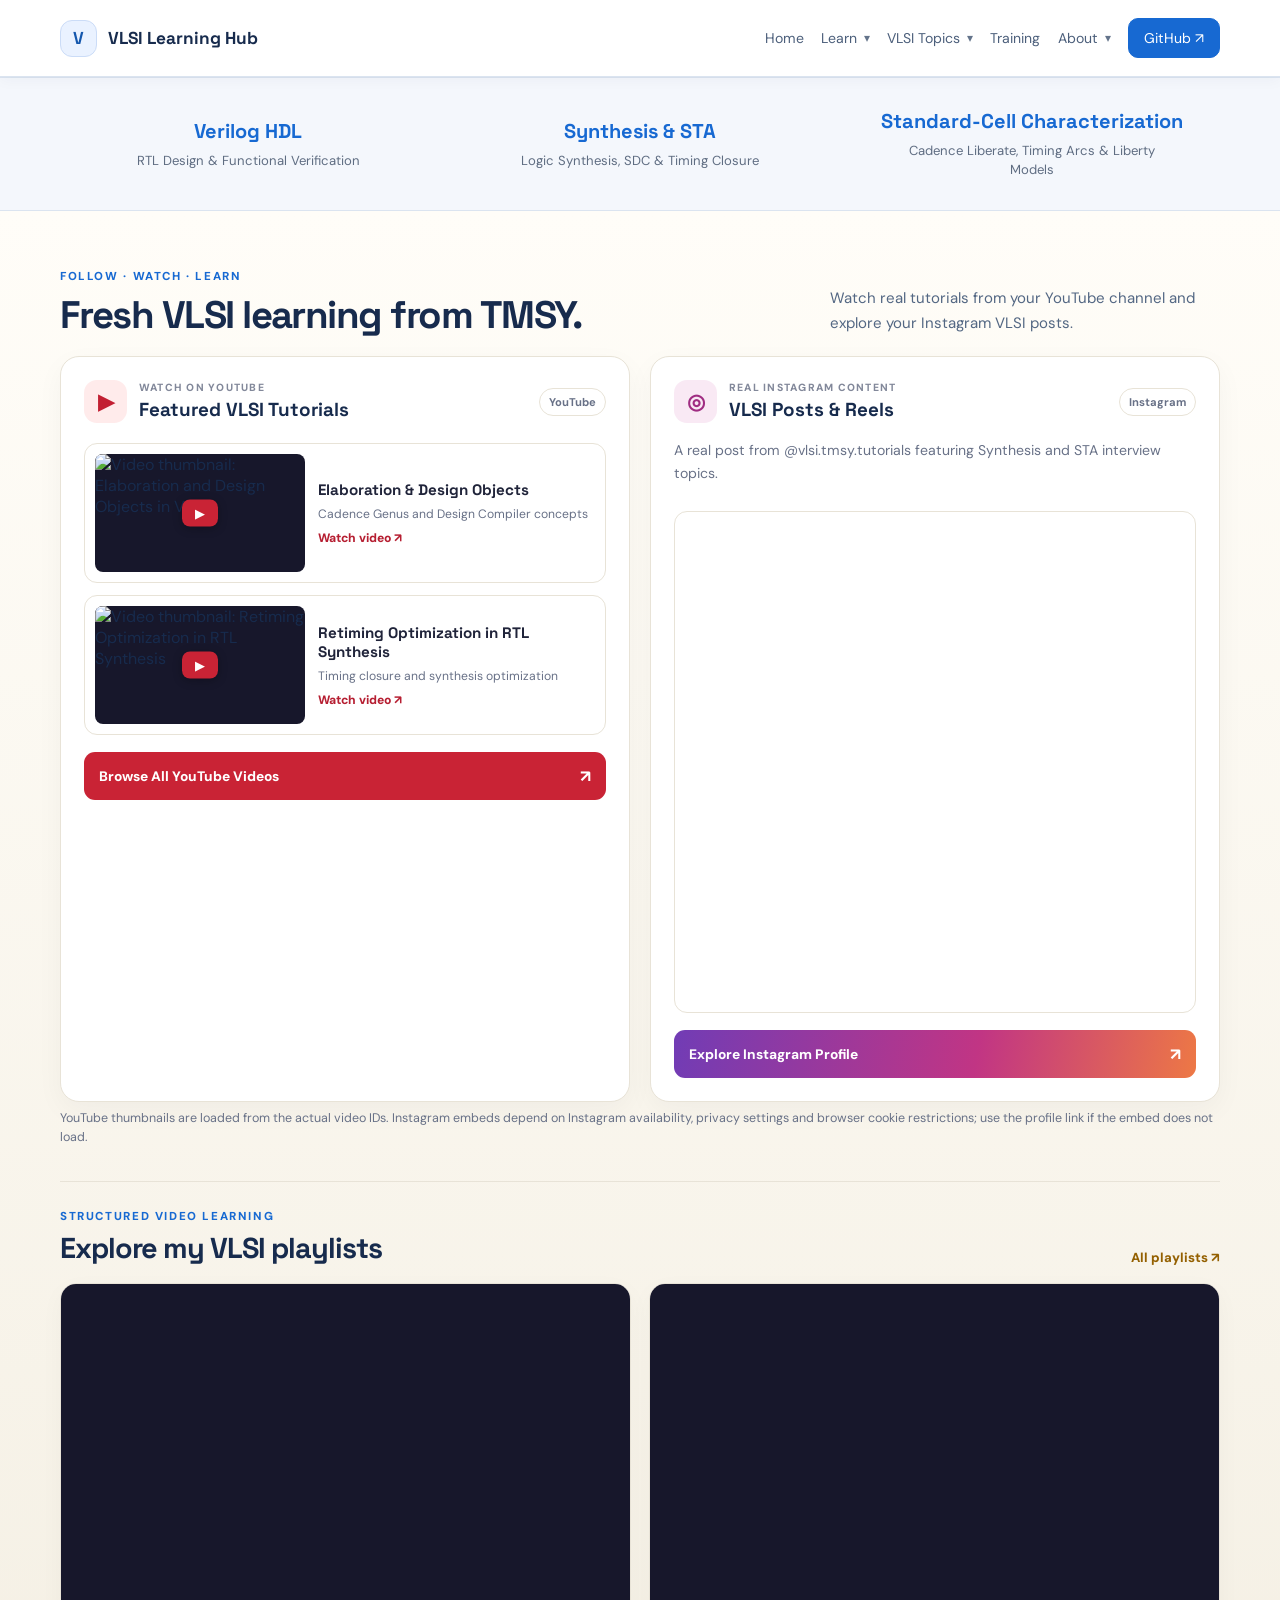
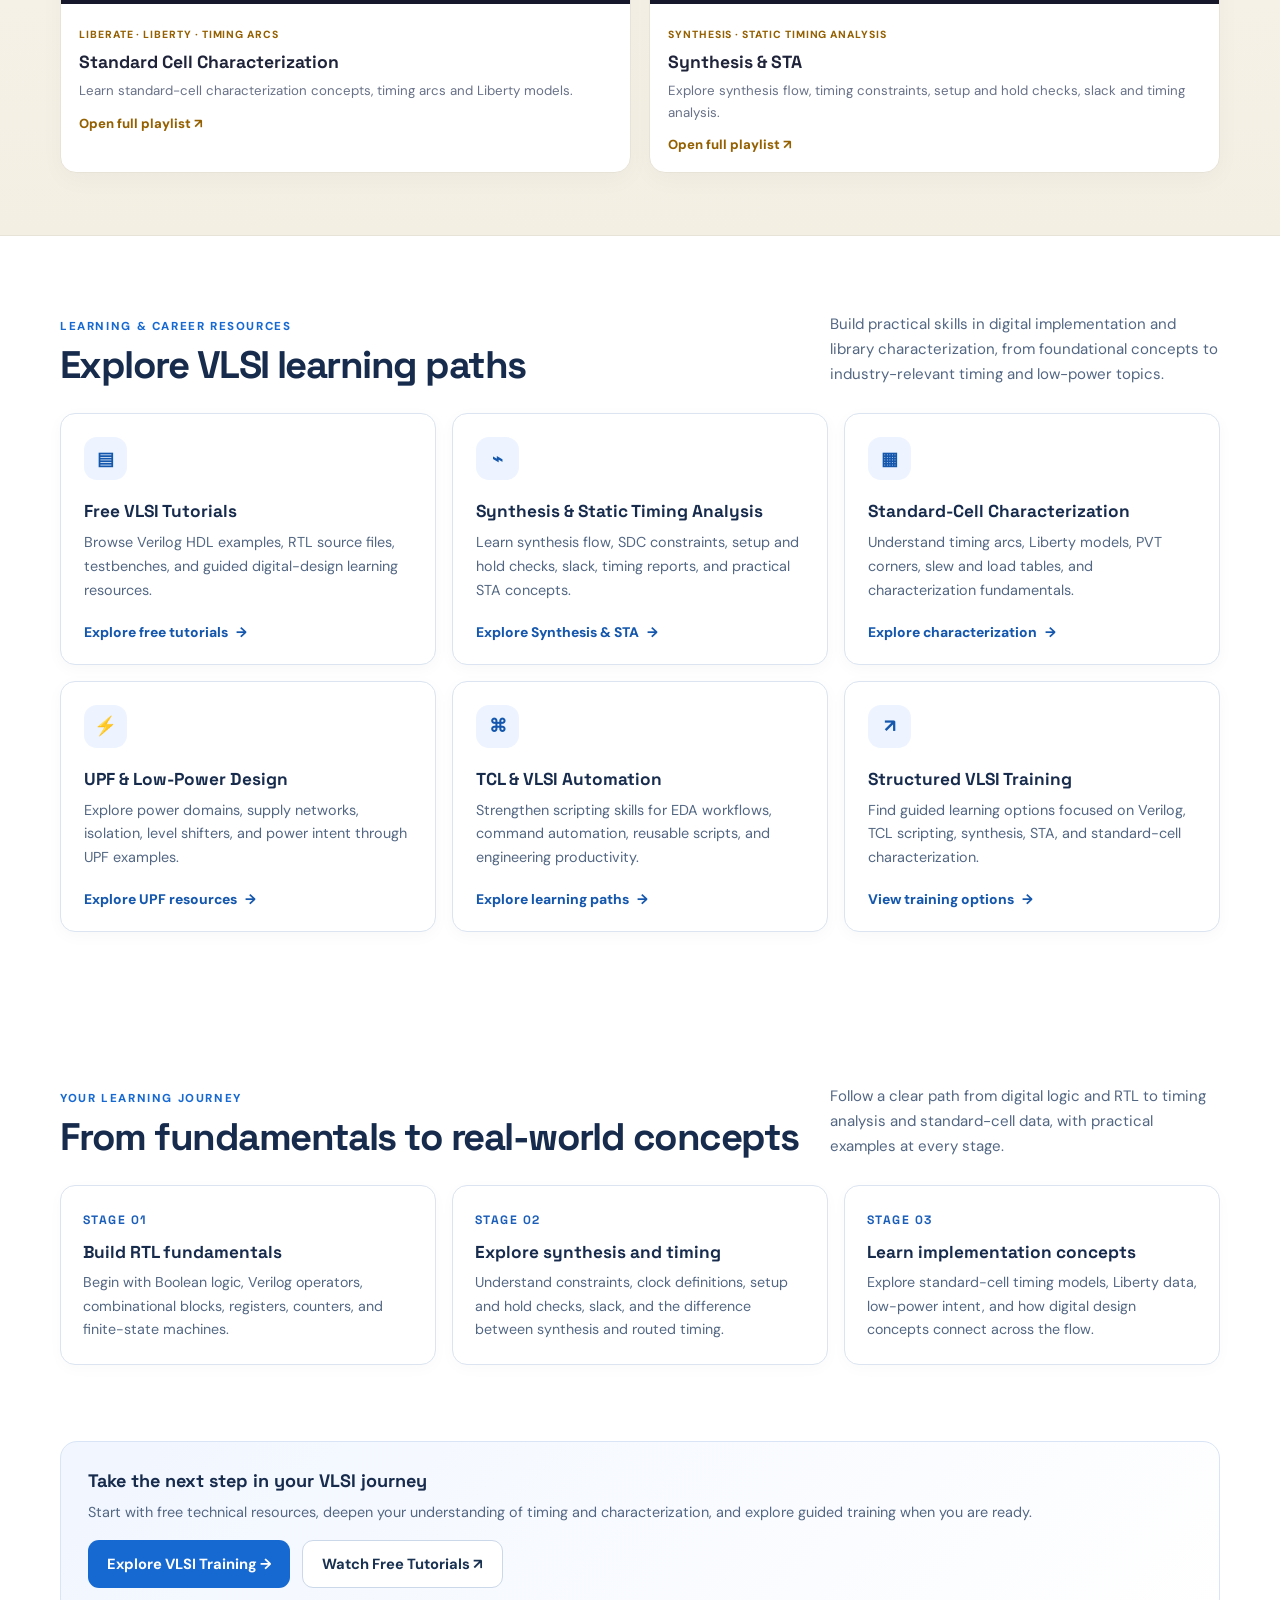
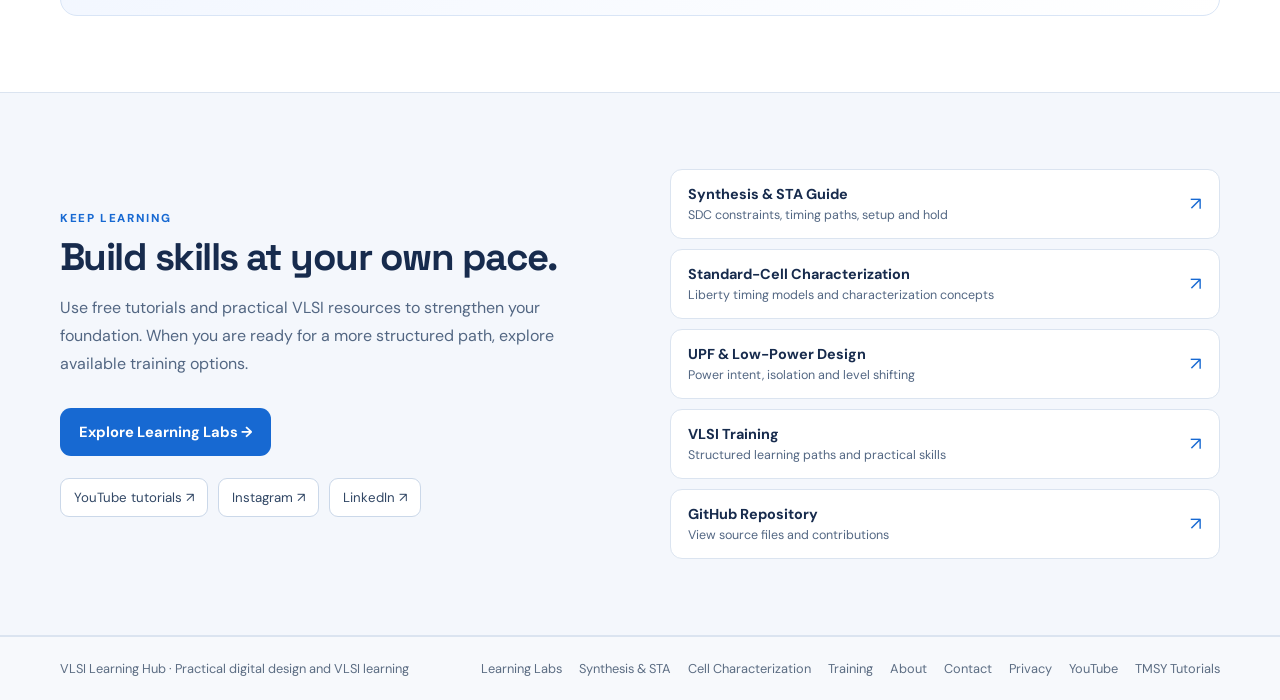
==== commit 46213fda: "Polish homepage layout, metadata and heading hierarchy" ====
--- a/docs/index.html
+++ b/docs/index.html
@@ -3,14 +3,14 @@
 <head>
 <meta charset="UTF-8"><meta name="viewport" content="width=device-width, initial-scale=1">
 <title>VLSI Learning Hub | Learn Digital Design & RTL</title>
-<meta name="description" content="Explore practical Verilog HDL examples, digital circuit simulations, sequential logic, processor blocks and VLSI learning resources.">
+<meta name="description" content="Practical VLSI learning resources for Verilog HDL, Synthesis and Static Timing Analysis, and Standard-Cell Characterization. Explore tutorials, playlists and guided training.">
 <meta name="robots" content="index,follow">
 <link rel="canonical" href="https://t-maharshi-sanand-yadav.github.io/VLSI-Learning-Hub/">
 <meta property="og:title" content="VLSI Learning Hub | Digital Design & VLSI Learning">
 <meta property="og:description" content="Practical Verilog examples, interactive digital design labs, Synthesis & STA, and standard-cell characterization learning resources.">
 <meta property="og:type" content="website">
 <meta property="og:url" content="https://t-maharshi-sanand-yadav.github.io/VLSI-Learning-Hub/">
-<meta name="theme-color" content="#0b1020">
+<meta name="theme-color" content="#ffffff">
 <link rel="preconnect" href="https://fonts.googleapis.com"><link rel="preconnect" href="https://fonts.gstatic.com" crossorigin>
 <link href="https://fonts.googleapis.com/css2?family=DM+Sans:wght@400;500;600;700&family=Space+Grotesk:wght@500;600;700&display=swap" rel="stylesheet">
 <style>
@@ -194,10 +194,6 @@
 @media(max-width:650px){.playlist-grid{grid-template-columns:1fr}.playlist-heading{align-items:flex-start;flex-direction:column}.playlist-info{padding:15px}}
 
 
-/* Keep the hero band minimal after removing promotional and demo content */
-.hero-compact{padding:0;min-height:0;height:0;overflow:hidden;border:0;background:var(--navy)}
-.hero-compact:after{display:none}
-.hero-compact-inner{display:none}
 
 
 /* Updated homepage expertise categories */
@@ -207,8 +203,15 @@
 .stat span{max-width:250px;font-size:.82rem;line-height:1.45}
 @media(max-width:600px){.stats{grid-template-columns:1fr;gap:15px}.stat{padding:8px}.stat strong{font-size:1.08rem}.stat span{max-width:100%;font-size:.8rem}}
 
+
+/* Homepage audit polish: remove the retired hero and keep the page hierarchy clear */
+.social-heading h1{margin:0;font-size:clamp(1.8rem,3vw,2.65rem);letter-spacing:-.04em;line-height:1.12;max-width:none}
+.social-showcase{scroll-margin-top:90px}
+.social-hub-card,.playlist-card,.feature,.roadstep,.project{min-width:0}
+a:focus-visible,button:focus-visible,iframe:focus-visible{outline:3px solid #1769d2;outline-offset:3px}
+
 </style>
-<link rel="stylesheet" href="academic.css?v=20261021">
+<link rel="stylesheet" href="academic.css?v=20261021-audit1">
 <style>
 /* Navigation system: dropdowns, keyboard focus and compact mobile menu */
 .topbar{z-index:100!important}.nav{position:relative;min-height:76px!important;gap:20px!important}.navlinks{display:flex;align-items:center;gap:clamp(10px,1.35vw,20px)!important;font-size:.88rem!important}.navlinks>a,.nav-drop{white-space:nowrap}.nav-group{position:relative;display:flex;align-items:center;height:76px}.nav-drop{display:inline-flex;align-items:center;gap:7px;padding:10px 0;border:0;background:transparent;color:inherit;font:inherit;cursor:pointer}.nav-drop span{font-size:.75rem;color:#64748b;transition:transform .18s}.nav-group.open .nav-drop span{transform:rotate(180deg)}.dropdown{position:absolute;top:calc(100% - 5px);left:-16px;min-width:245px;padding:8px;background:#fff;border:1px solid #dbe4f0;border-radius:13px;box-shadow:0 18px 40px #172b4d20;display:none;z-index:110}.dropdown-right{left:auto;right:-10px}.nav-group:hover .dropdown,.nav-group:focus-within .dropdown,.nav-group.open .dropdown{display:block}.dropdown a{display:block;padding:11px 12px;border-radius:8px;color:#172b4d!important;font-weight:700;font-size:.88rem}.dropdown a:hover,.dropdown a:focus{background:#edf4ff;color:#1457ad!important;outline:none}.dropdown small{display:block;margin-top:3px;color:#667792;font-size:.75rem;font-weight:400}.menu-toggle{display:none;border:1px solid #d5dfed;background:#fff;border-radius:9px;width:42px;height:40px;align-items:center;justify-content:center;flex-direction:column;gap:5px;cursor:pointer}.menu-toggle span{display:block;width:18px;height:2px;background:#193252;border-radius:3px}
@@ -235,12 +238,12 @@
 <a href="https://github.com/T-Maharshi-Sanand-Yadav/VLSI-Learning-Hub" target="_blank" rel="noopener noreferrer" class="nav-cta">GitHub ↗</a>
 </div></nav></header>
 <main>
-<section class="hero hero-compact"><div class="wrap hero-compact-inner"></div></section>
+
 <section class="stats-band"><div class="wrap stats"><div class="stat"><strong>Verilog HDL</strong><span>RTL Design &amp; Functional Verification</span></div><div class="stat"><strong>Synthesis &amp; STA</strong><span>Logic Synthesis, SDC &amp; Timing Closure</span></div><div class="stat"><strong>Standard-Cell Characterization</strong><span>Cadence Liberate, Timing Arcs &amp; Liberty Models</span></div></div></section>
 <section class="social-showcase" aria-labelledby="social-showcase-title">
   <div class="wrap">
     <div class="section-head social-heading">
-      <div><p class="kicker">FOLLOW · WATCH · LEARN</p><h2 id="social-showcase-title">Fresh VLSI learning from TMSY.</h2></div>
+      <div><p class="kicker">FOLLOW · WATCH · LEARN</p><h1 id="social-showcase-title">Fresh VLSI learning from TMSY.</h1></div>
       <p>Watch real tutorials from your YouTube channel and explore your Instagram VLSI posts.</p>
     </div>
 
